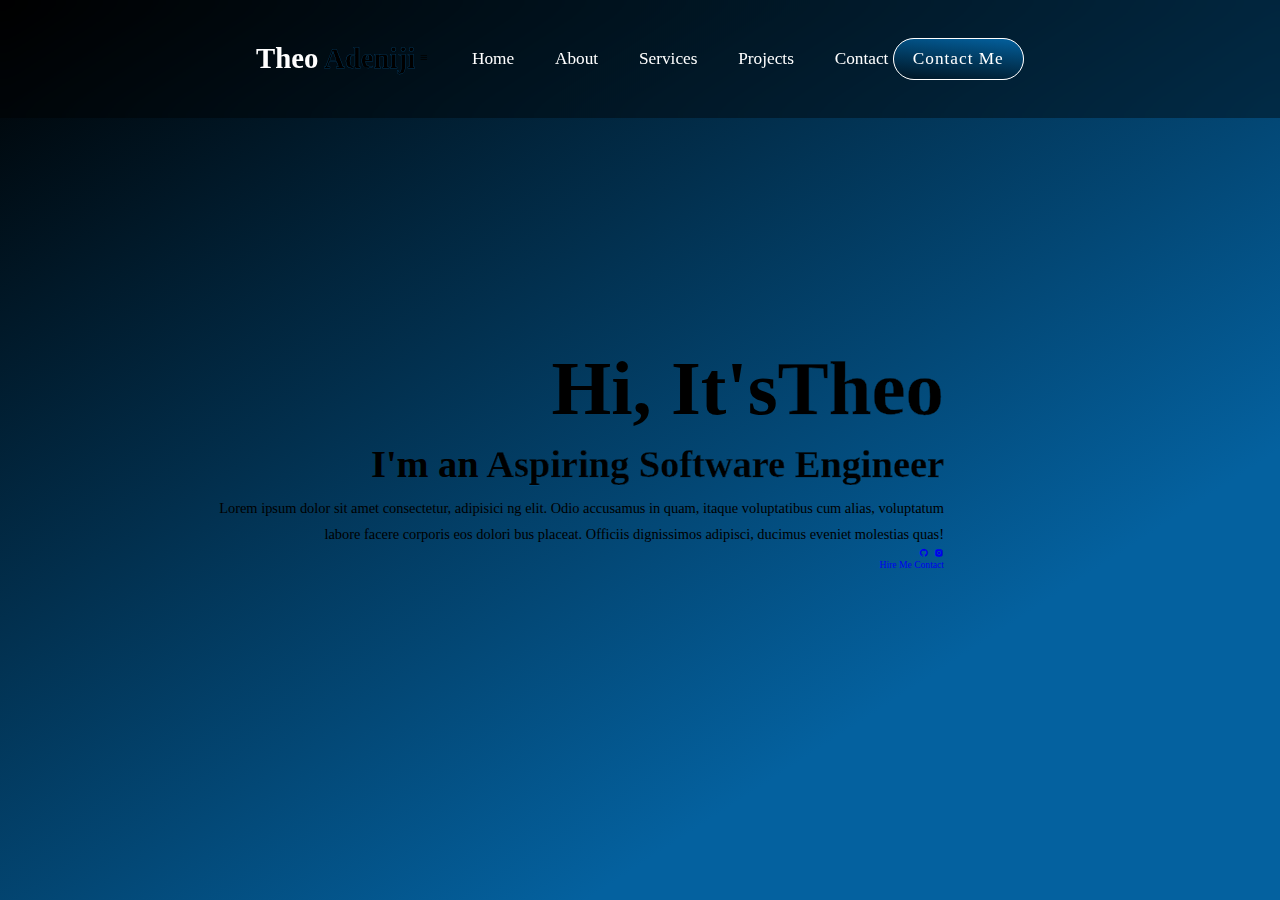
==== docs/index.html @ 6fffaf50 "text addition" ====
<!DOCTYPE html>
<html lang="en">
  <head>
    <meta charset="UTF-8" />
    <meta name="viewport" content="width=device-width, initial-scale=1.0" />
    <title> Theo's Portfolio Website</title>
    <link rel="stylesheet" href="style.css" />
    <link
      href="https://unpkg.com/boxicons@2.1.4/css/boxicons.min.css"
      rel="stylesheet"
    />
  </head>
  <body>

    <header class="header">

      <a href="Home" class="logo">
        Theo <span>Adeniji</span>
      </a>  

      <i class="bx bx-menu" id="Menu-icon"></i>

      <nav class="navbar">
        <a href="#Home">Home</a>
        <a href="#About" class="">About</a>
        <a href="#Services" class="">Services</a>
        <a href="#Projects" class="">Projects</a>
        <a href="#Conctact" class="">Contact</a>
      </nav>
      <button class="gradient-btn">Contact Me</button>
        
      </button>
    </header>
    <section class="home" id="home">
        <div class="home-content">
          <h1>Hi, It's<span>Theo</span></h1>
            <h3>
                I'm an <span>Aspiring Software Engineer</span>
            </h3>
  
            <p> Lorem ipsum dolor sit amet consectetur, adipisici
                ng elit. Odio accusamus in quam, itaque
                voluptatibus cum alias,
                 voluptatum labore facere corporis eos dolori
                 bus placeat. Officiis 
                 dignissimos adipisci, ducimus eveniet
                  molestias quas!</p>

                  

                  <div class="social-icons">
                    <a href="#">
                        <i class="bx bxl-github"></i>
                    </a>

                    <a href="#">
                        <i class="bx bxl-Linkedin-square"></i>
                    </a>

                    <a href="#">
                        <i class="bx bxl-instagram-alt"></i>
            </a>
        </div>


        <div class="btn-group">
            <a href="#" class="btn">Hire Me</a>
            <a href="#Contact" class="btn">Contact</a>
        </div>
    </div>

        <div class="home-img">
            <img src="franklin.jpg" alt="">
        </div>
    </section>


    <script src="script.js"></script>
  </body>
</html>
---- docs/style.css ----
* {
    margin: 0;
    padding: 0;
    box-sizing: border-box;
    text-decoration: none;
    scroll-behavior: smooth;
    font-family: "Futura PT";
  }
  :root {
    --second-bg-color: #101010;
    --text-color: white;
    --main-color: #04619f;
  }
  html {
    font-size: 60%;
    overflow-x: hidden;
  }
  body{
    background-color: #000000;
    background-image: linear-gradient(147deg, #000000 0%, #04619f 74%);
    height: 100vh;
    color: car(--text-color);

  }
  .header{
    position: fixed;
    width: 100%;
    top: 0;
    left: 0;
    padding: 4rem 20%;
    background: rgba(0,0,0,0.4);
    backdrop-filter: blur(12px);
    display: flex;
    justify-content: space-between;
    align-items: center;
    z-index: 1000;
}
#menu-icon{
 font-size: 3.5rem;   
 color: var(--main-color);
 display: none;

}
.logo{
    font-size: 3rem;
    color: var(--text-color);
    font-weight: 800;
    cursor: pointer;
    transition: 0.3s ease-in-out;
}
.logo:hover{
    transform: scale(1,1);
 }

 span{
    background-image: linear-gradient(5deg in oklab, #000000, #000000);
    -webkit-text-stroke: .25px #04619f;
    stroke: .25px #04619f;
    background-clip: text;
    color: transparent;
}

.navbar a{
    font-size: 1.8rem;
    color: var(--text-color);
    margin-left: 4rem;
    font-weight: 500
    transition 0.3s ease-in-out
    border-bottom 3px solid transparent
}
.navbar a:hover{
    color:var(--main-color);
    border-bottom: 5px solid var(--main-color);
}
.gradient-btn{
    font-size: 1.8rem;
    padding: 1rem 2rem;
    border-radius: 3rem;
    background-image: linear-gradient(5deg in oklab , #001625, #04619f);
    border: #fff 1.5px solid;
    letter-spacing: 1px;
    cursor: pointer;
    transition: 0.3s ease-in-out;
    color: white;
    text-wrap: nowrap;
}
.gradient-btn:hover{
    transform: scale(1.1);
    transform: translate(0, -5px);
}

.gradient-btn:active{
    transform: translate(0, 0);
    transition-duration: 100ms;
}

section{
  min-height: 100vh;
  padding: 10rem 15%;
}

.home{
  display: flex;
  align-items: center;
  justify-content: center;
  gap: 15rem;
}

.home-content{
  display: flex;
  flex-direction: column;
  align-items: flex-end;
  text-align: right;
}

.home-content h1{
  font-size: 8rem;
  font-weight: 700;
  margin-top: 1.5rem;
}
.home-content h3{
  margin: 1rem 0;
  font-size: 4rem;
}
.home-content p{
  font-size: 1.5rem;
  font-weight: 500;
  line-height: 1.8;
}

.home-img img{
  width: 32vw;
  border-radius: 50%;
  box-shadow: 0 0 25px var(--main-color);
  transition: 0.4s ease-in-out;
}
home-img img:hover{
  box-shadow: 0 0 25px var(--main-color),
              0 0 50px var(--main-color),
              0 0 100px var(--main-color);
}
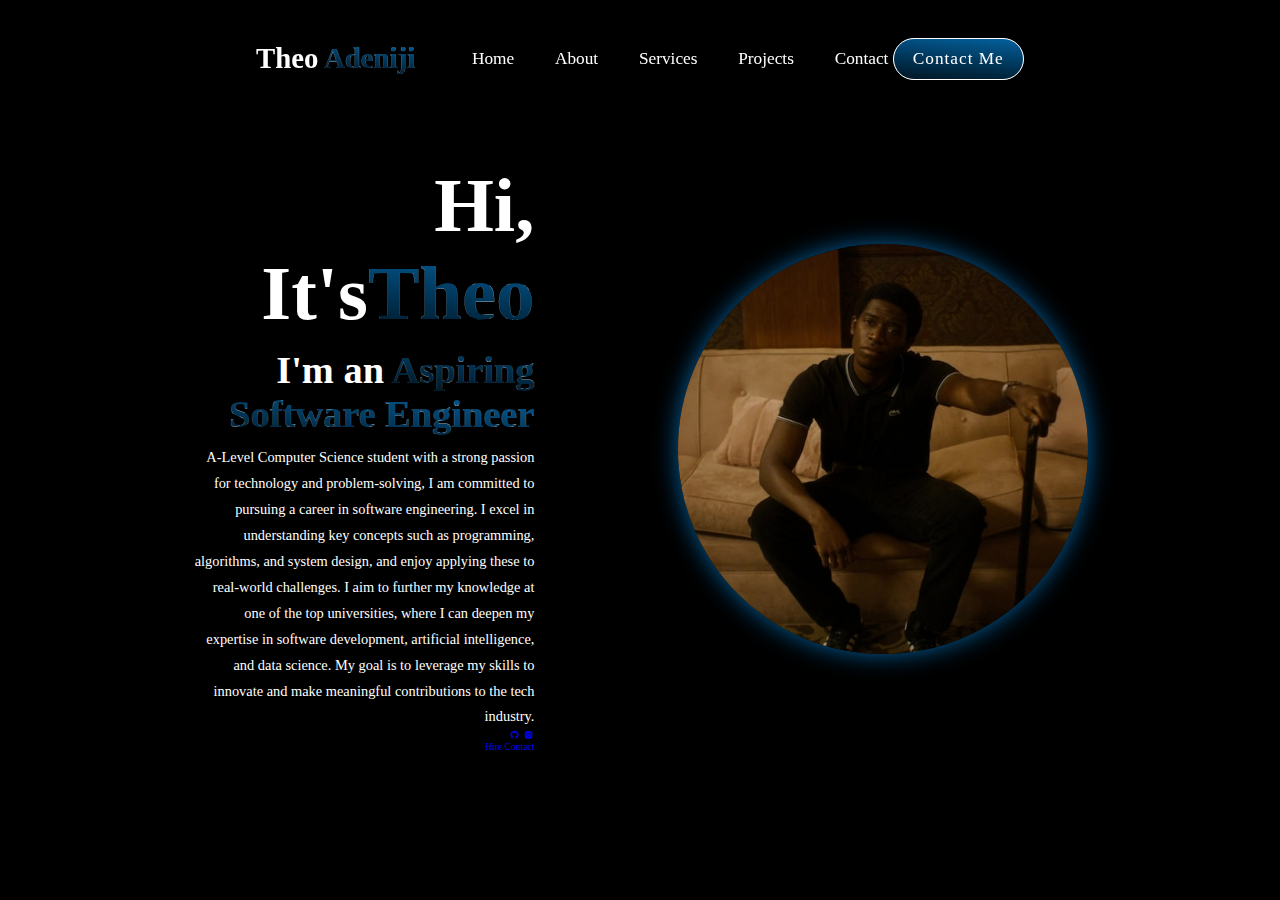
==== commit d3e5205c: "update to font-type and jpg add" ====
--- a/docs/index.html
+++ b/docs/index.html
@@ -38,13 +38,10 @@
                 I'm an <span>Aspiring Software Engineer</span>
             </h3>
   
-            <p> Lorem ipsum dolor sit amet consectetur, adipisici
-                ng elit. Odio accusamus in quam, itaque
-                voluptatibus cum alias,
-                 voluptatum labore facere corporis eos dolori
-                 bus placeat. Officiis 
-                 dignissimos adipisci, ducimus eveniet
-                  molestias quas!</p>
+            <p>  A-Level Computer Science student with a strong passion for technology and problem-solving,
+               I am committed to pursuing a career in software engineering. I excel in understanding key concepts such as programming, algorithms, and system design, and enjoy applying these to real-world challenges.
+              I aim to further my knowledge at one of the top universities, where I can deepen my expertise in software development, artificial intelligence, and data science. 
+              My goal is to leverage my skills to innovate and make meaningful contributions to the tech industry.</p>
 
                   
 
@@ -64,14 +61,17 @@
 
 
         <div class="btn-group">
-            <a href="#" class="btn">Hire Me</a>
-            <a href="#Contact" class="btn">Contact</a>
+            <a href="#" class="btn">Hire</a>
+            <a href="#Contact" 
+            class="btn">Contact</a>
+           
         </div>
     </div>
 
-        <div class="home-img">
-            <img src="franklin.jpg" alt="">
+    <div class="home-img">
+            <img src="/docs/franklin.jpg" alt="">
         </div>
+
     </section>
 
 
--- a/docs/style.css
+++ b/docs/style.css
@@ -4,7 +4,7 @@
     box-sizing: border-box;
     text-decoration: none;
     scroll-behavior: smooth;
-    font-family: "Futura PT";
+    font-family: "Franklin Gothic";
   }
   :root {
     --second-bg-color: #101010;
@@ -17,7 +17,7 @@
   }
   body{
     background-color: #000000;
-    background-image: linear-gradient(147deg, #000000 0%, #04619f 74%);
+    background-image: linear-gradient(deg, #000000 0%, #000000 74%);;
     height: 100vh;
     color: car(--text-color);
 
@@ -53,9 +53,9 @@
  }
 
  span{
-    background-image: linear-gradient(5deg in oklab, #000000, #000000);
-    -webkit-text-stroke: .25px #04619f;
-    stroke: .25px #04619f;
+    background-image:linear-gradient(5deg in oklab , #001625, #04619f);
+    -webkit-text-stroke: .100000px #ffffff;
+    stroke: .25px #ffffff;
     background-clip: text;
     color: transparent;
 }
@@ -114,11 +114,13 @@
 }
 
 .home-content h1{
+  color: #ffffff;
   font-size: 8rem;
   font-weight: 700;
   margin-top: 1.5rem;
 }
 .home-content h3{
+  color: #ffffff;
   margin: 1rem 0;
   font-size: 4rem;
 }
@@ -126,6 +128,7 @@
   font-size: 1.5rem;
   font-weight: 500;
   line-height: 1.8;
+  color: #ffffff;
 }
 
 .home-img img{
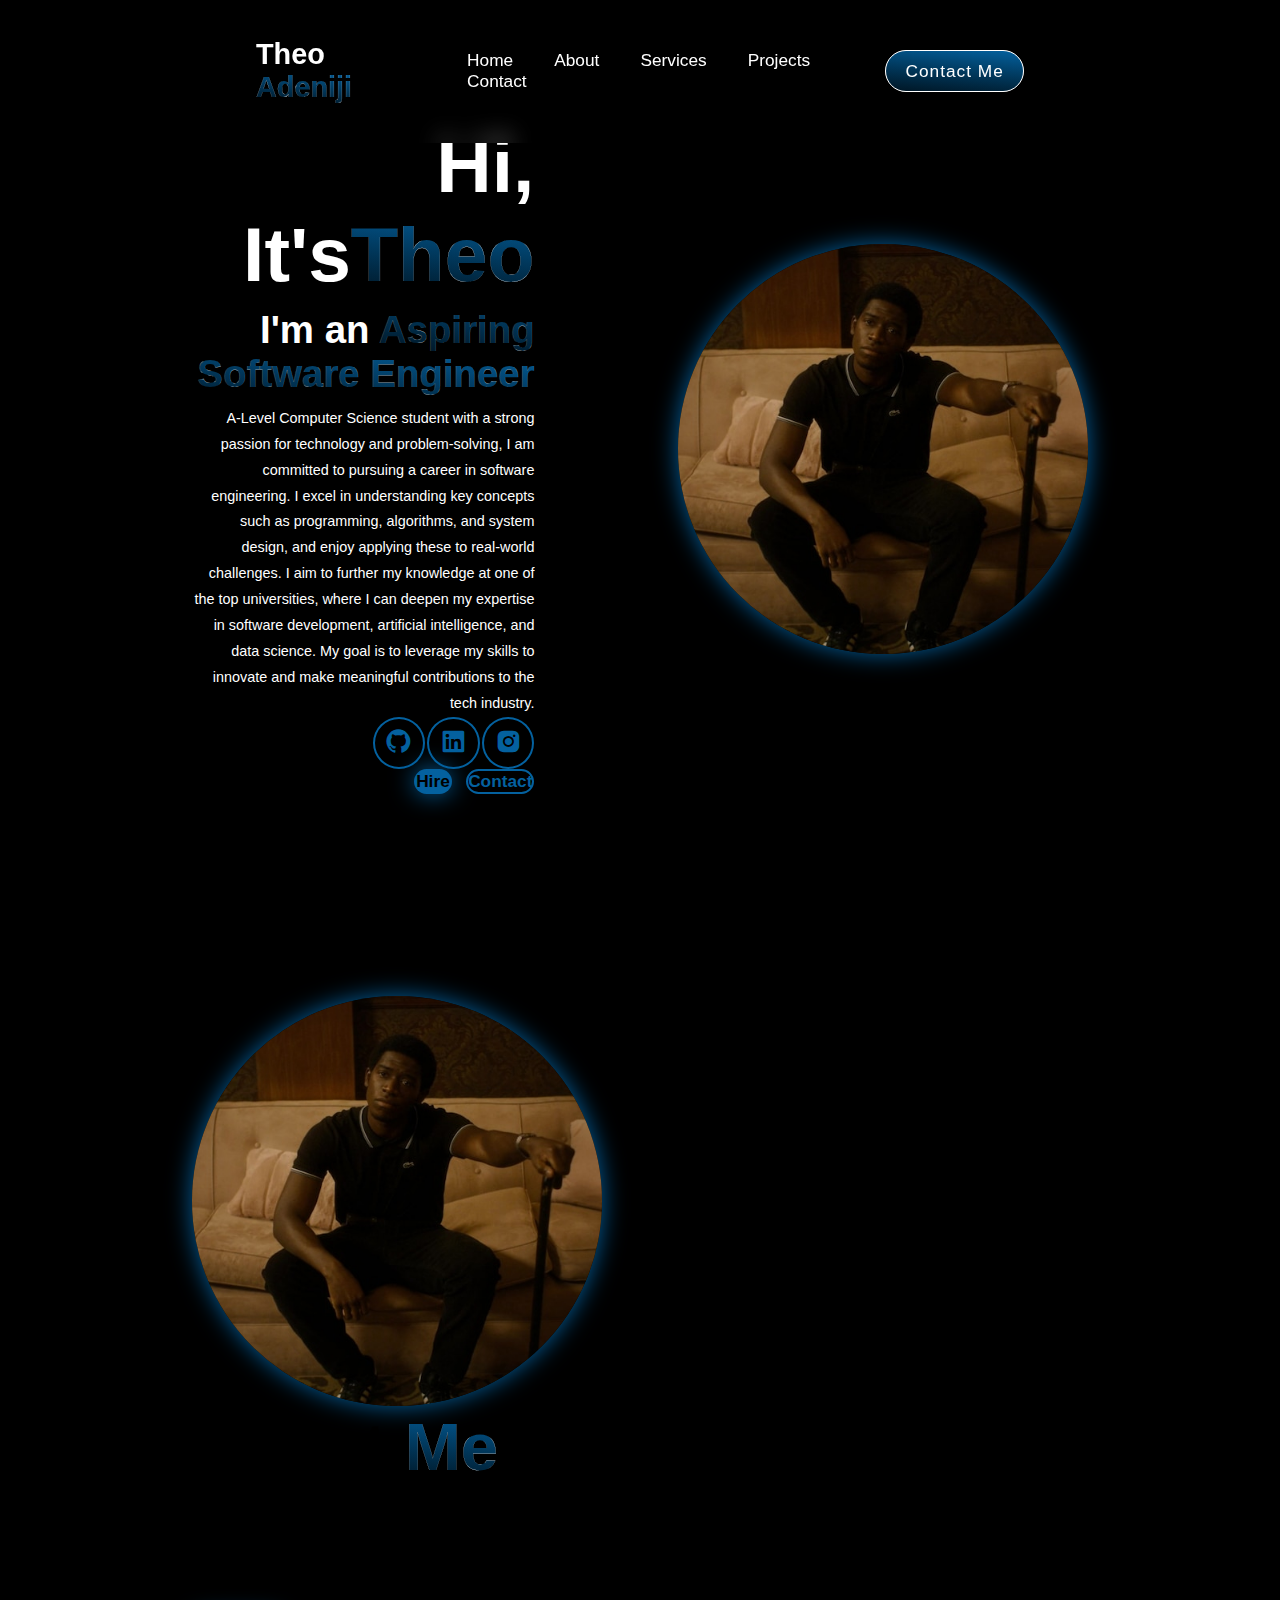
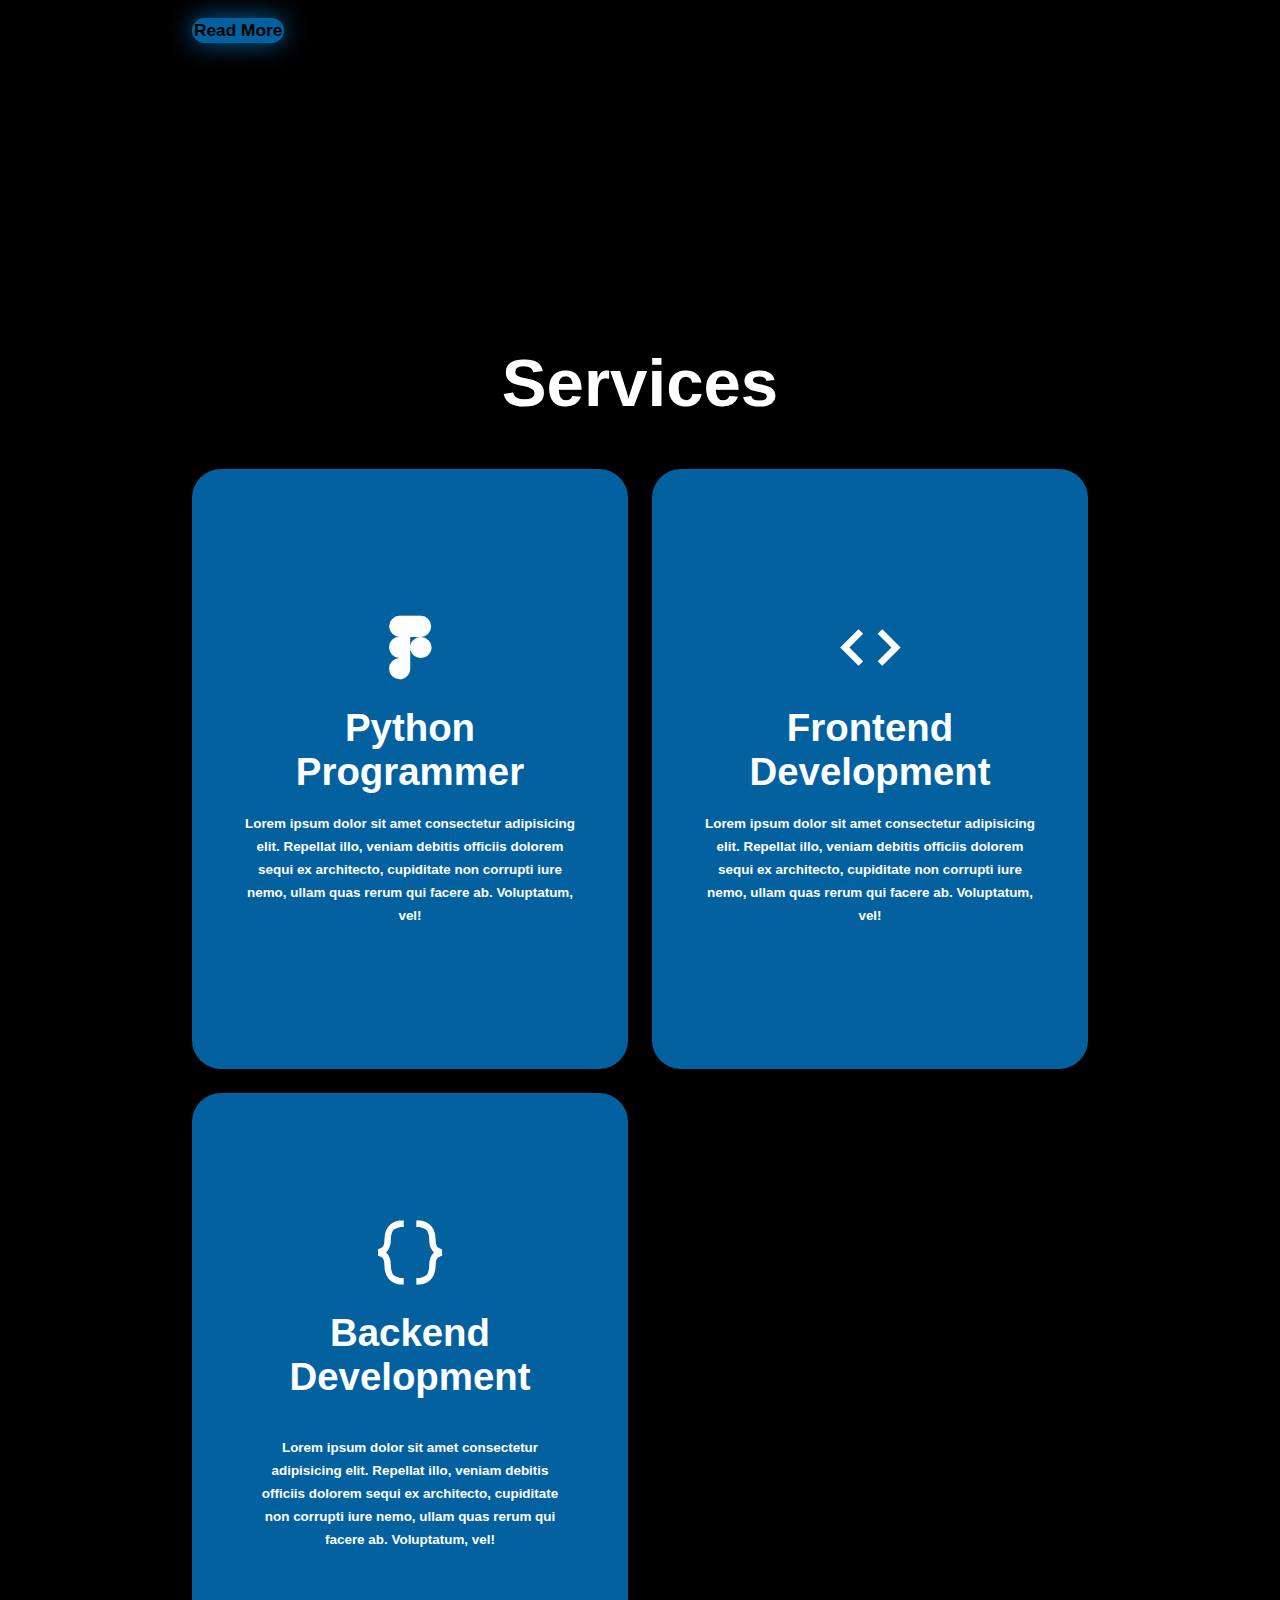
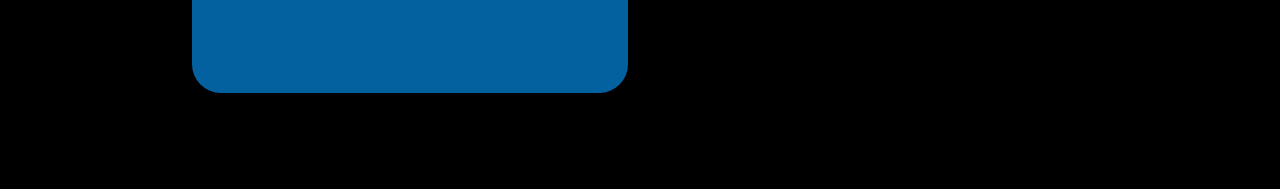
==== commit 23921488: "update to about section,services" ====
--- a/docs/index.html
+++ b/docs/index.html
@@ -51,7 +51,7 @@
                     </a>
 
                     <a href="#">
-                        <i class="bx bxl-Linkedin-square"></i>
+                        <i class="bx bxl-linkedin-square"></i>
                     </a>
 
                     <a href="#">
@@ -74,6 +74,72 @@
 
     </section>
 
+    <section class="About" id="About">
+
+      <div class="about-img">
+        <img src="franklin.jpg" alt="">
+      </div>
+
+      <div class="about-content">
+        <h2>About <span>Me</span></h2>
+        <p> My name is Theo and I'm an A-Level student and SLBS. My options are CS,Maths,Physics.
+          ever since i was young i had a great fascination for technology, ranging from fixing broken 
+          remotes to getting involved in building mobile friendly apps on scratch, whatever it was, as
+          long as it was computer related i was intrested. Throughout my academic journey i have endeavoured 
+          in learning more about the subject causing me to study it at GCSE (Achieving a 7) and studying it for 
+          A levels..........</p>
+          <a href="#" class="btn">Read More</a>
+          </div>
+
+        </section>
+
+            <section class="services" id="services">
+
+              <h2 class="heading">Services</h2>
+
+              <div class="services-container">
+                <div class="service-box">
+              <div class="service-info">
+                <i class="bx bxl-figma"></i>
+                <h4>Python Programmer</h4>
+                <p>Lorem ipsum dolor sit amet consectetur adipisicing elit.
+                   Repellat illo, veniam debitis officiis dolorem sequi
+                    ex architecto, 
+                   cupiditate non corrupti iure nemo, ullam 
+                   quas rerum qui facere ab. 
+                   Voluptatum, vel!</p>
+                </div>
+              </div>
+              <div class="service-box">
+                <div class="service-info">
+                  <i class="bx bx-code"></i>
+                  <h4>Frontend Development</h4>
+                  <p>Lorem ipsum dolor sit amet consectetur adipisicing elit.
+                     Repellat illo, veniam debitis officiis dolorem sequi
+                      ex architecto, 
+                     cupiditate non corrupti iure nemo, ullam 
+                     quas rerum qui facere ab. 
+                     Voluptatum, vel!</p>
+                  </div>
+                </div>
+
+                <div class="service-box">
+                  <div class="service-info">
+                    <i class="bx bx-code-curly"></i>
+                    <h4>Backend Development <h4>
+                    <p>Lorem ipsum dolor sit amet consectetur adipisicing elit.
+                       Repellat illo, veniam debitis officiis dolorem sequi
+                        ex architecto, 
+                       cupiditate non corrupti iure nemo, ullam 
+                       quas rerum qui facere ab. 
+                       Voluptatum, vel!</p>
+                    </div>
+                  </div>
+    
+    
+    
+    </section>
+
 
     <script src="script.js"></script>
   </body>
--- a/docs/style.css
+++ b/docs/style.css
@@ -4,7 +4,7 @@
     box-sizing: border-box;
     text-decoration: none;
     scroll-behavior: smooth;
-    font-family: "Franklin Gothic";
+    font-family: "Futura-pt", sans-serif;
   }
   :root {
     --second-bg-color: #101010;
@@ -142,3 +142,157 @@
               0 0 50px var(--main-color),
               0 0 100px var(--main-color);
 }
+
+.social-icons a{
+  display: inline-flex;
+  justify-content: center;
+  align-items: center;
+  font-size: 3rem;
+  padding: 1rem;
+  background: transparent;
+  border: 2px solid var(--main-color);
+  border-radius: 50%;
+  color: var(--main-color);
+  margin: 3rem, 0.5rem;
+  transition: ease-in-out;
+}
+.social-icons a:hover{
+  color: var(--text-color);
+  background-color: var(--main-color);
+  transform: scale(1.2)translateY(-5px);
+  box-shadow: 0 0 25px var(--main-color);
+}
+.btn-group{
+  display: flex;
+  gap: 1.5rem;
+}
+
+.btn{
+  display: inline-block;
+  padding: 1rem,3rem;
+  background-color: var(--main-color);
+  box-shadow: 0 0 25px var(--main-color);
+  border-radius: 3rem;
+  font-size: 1.8rem;
+  color: black;
+  border: 2px solid transparent;
+  font-weight: 600;
+  transition: ease-in-out;
+}
+.btn:hover{
+  transform: scale(1.05);
+  box-shadow: 0 0 25px var(--main-color),
+              0 0 50PX var(--main-color);
+}
+.btn-group a:nth-of-type(2){
+  background-color: black;
+  color: var(--main-color);
+  border: 2px solid var(--main-color);
+  box-shadow: 0 0 25px transparent;
+}
+.btn-group a:nth-of-type(2):hover{
+  box-shadow: 0 0 25px var(--main-color);
+  background-color: var(--main-color);
+  color: black;
+}
+
+.about{
+  display: flex;
+  justify-content: center;
+  align-items: center;
+  gap: 10rem;
+  background-color: var(--second-bg-color);
+}
+.about-img img{
+  width: 32vw;
+  border: 50%;
+  border-radius: 50%;
+  box-shadow: 0 0 25px var(--main-color);
+  transition: 0.4s ease-in-out;
+}
+.about-img img:hover{
+  box-shadow: 0 0 25px var(--main-color),
+              0 0 50px var(--main-color),
+              0 0 100px var(--main-color);
+}
+.about-content h2{
+  font-size: 7rem;
+  text-align: left;
+}
+.about-content p{
+  font-size: 1.8rem;
+  
+}
+.about-content .btn{
+  margin: 3rem 0;
+}
+
+::-webkit-scrollbar{
+  width: 20px;
+}
+::-webkit-scrollbar-thumb{
+  background-color: var(--main-color);
+}
+::-webkit-scrollbar-track{
+  background-color: var(--bg-color);
+}
+
+.heading{
+  text-align: center;
+  font-size: 7rem;
+  margin: 5rem 0;
+
+}
+.services{
+  background-color: var(--bg-color);
+  color: white;
+
+}
+.services h2{
+  color: var(--text-color)
+}
+.services-container{
+  display: grid;
+  grid-template-columns: repeat(auto-fit,minmax(300px,1fr));
+  align-items: center;
+  gap: 2.5rem;
+}
+.service-box{
+  display: flex;
+  justify-content: center;
+  align-items: center;
+  background-color: var(--main-color);
+  height: 600px;
+  border-radius: 3rem;
+  cursor: pointer;
+  border: 5px solid transparent
+  transition: 0.4s ease-in-out;
+}
+.service-box:hover{
+  background: var(--second-bg-color);
+  color: var(--main-color);
+  border: 5px solid var(--main-color);
+  transform: scale(1.03);
+}
+.service-info{
+  display: flex;
+  flex-direction: column;
+  text-align: center;
+  justify-content: center;
+  align-items: center;
+  padding: 5rem;
+}
+.service-info h4{
+  font-size: 4rem;
+  margin: 2rem;
+  font-weight: 800;
+}
+.service-info p{
+  font-size: 1.4rem;
+  font-weight: 600;
+  line-height: 1.7;
+}
+.service-info i{
+  font-size: 8rem;
+  
+}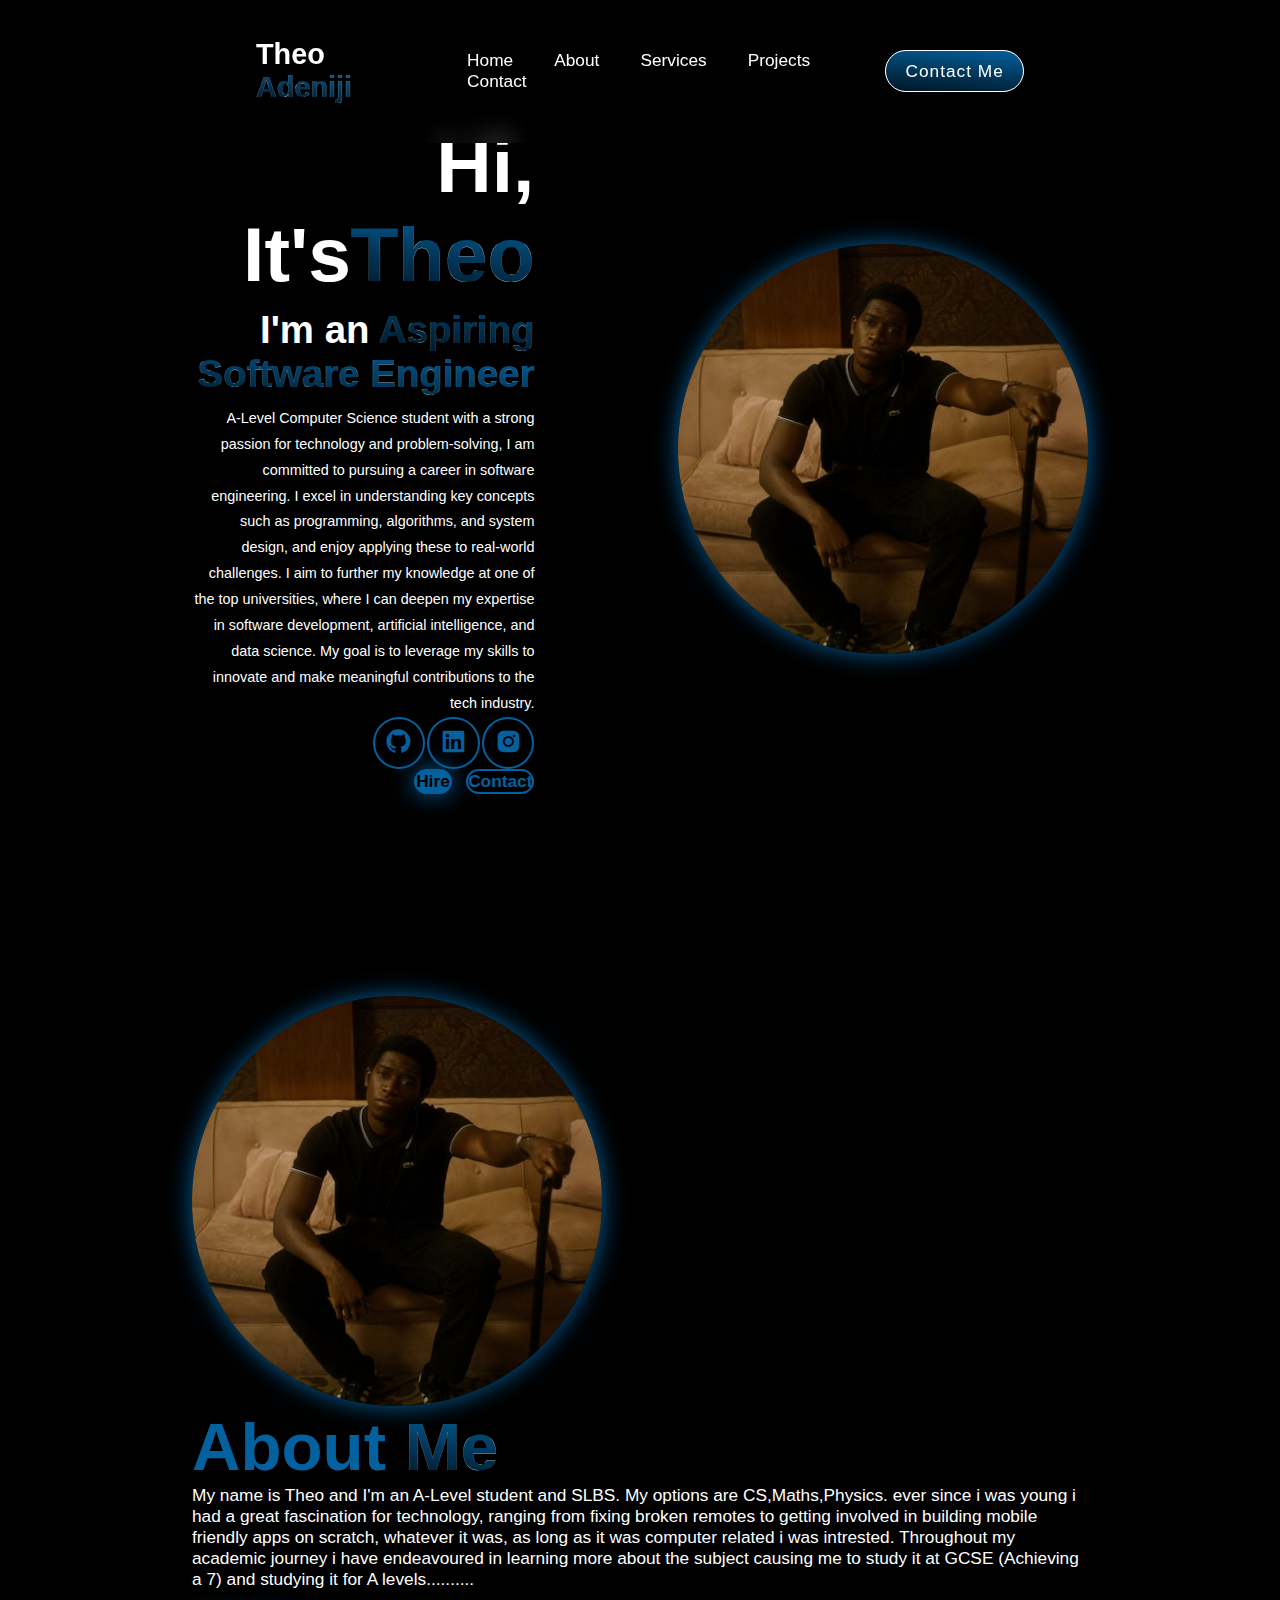
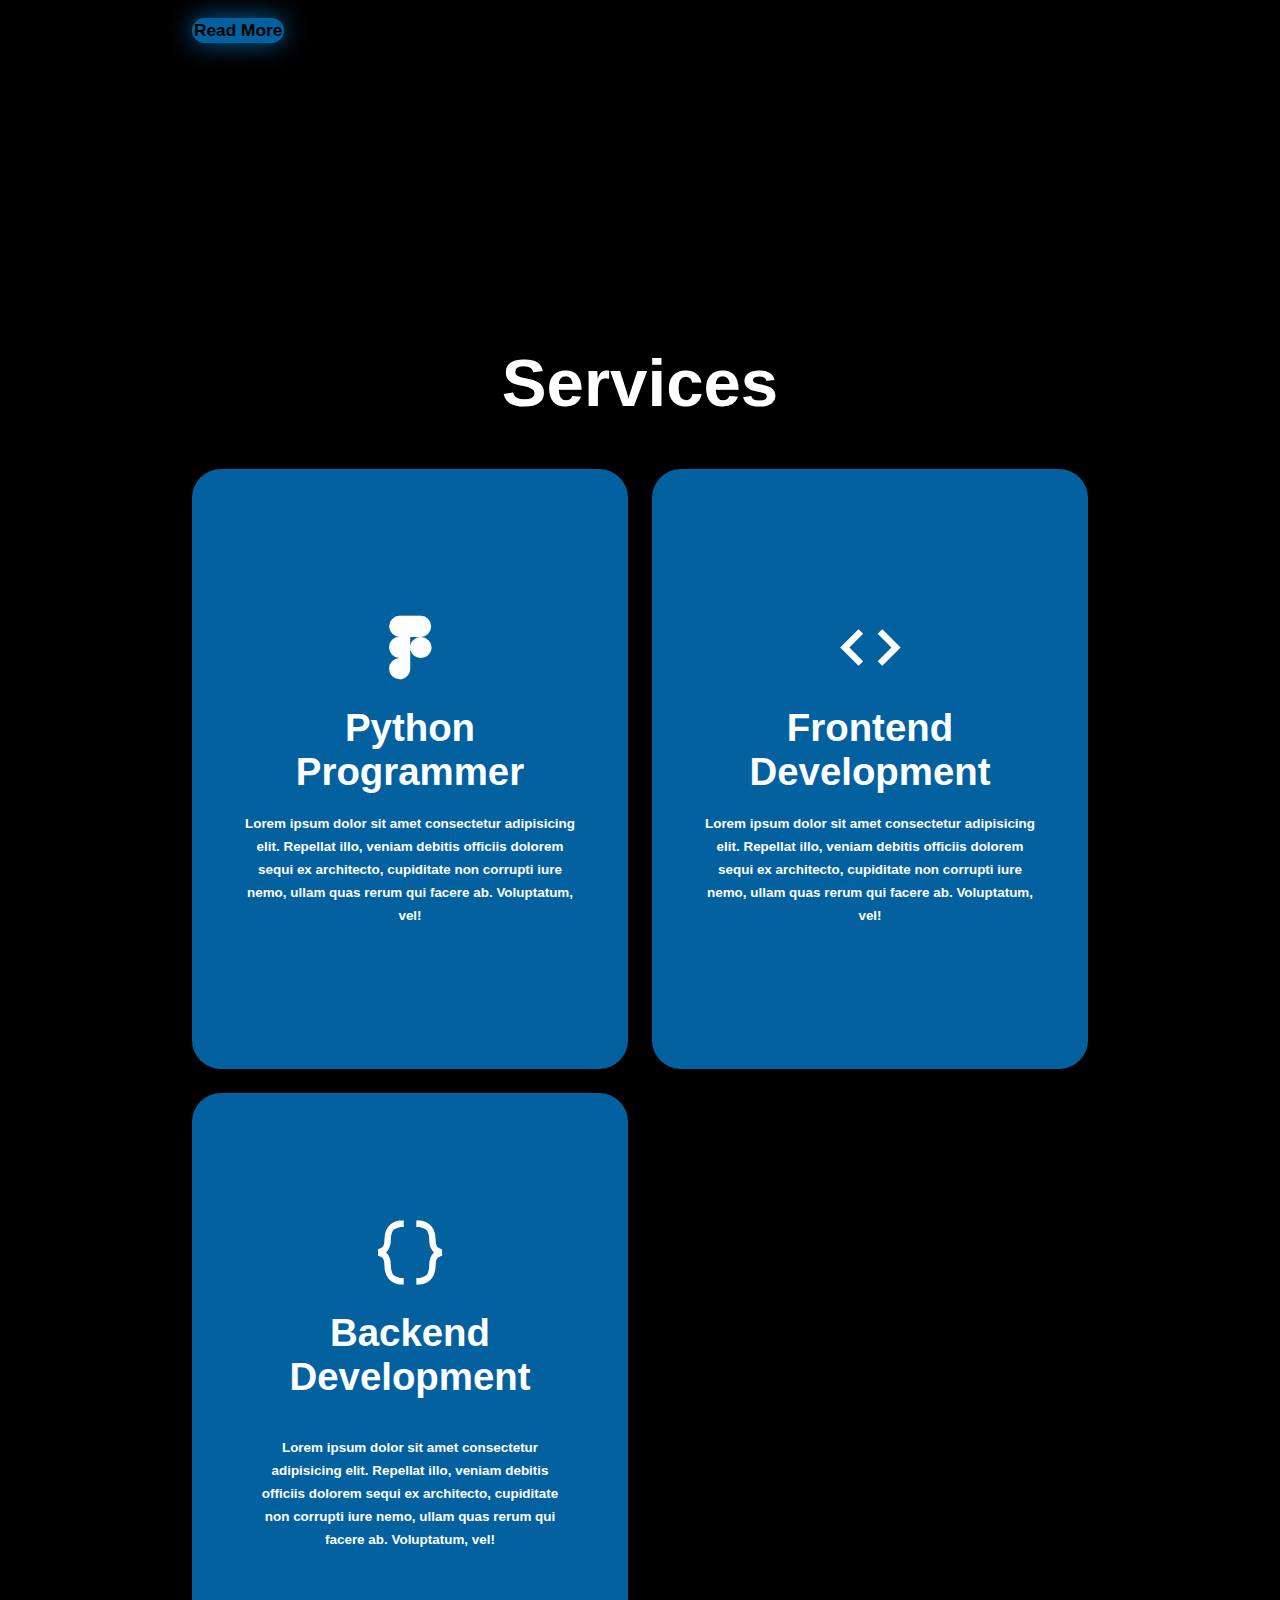
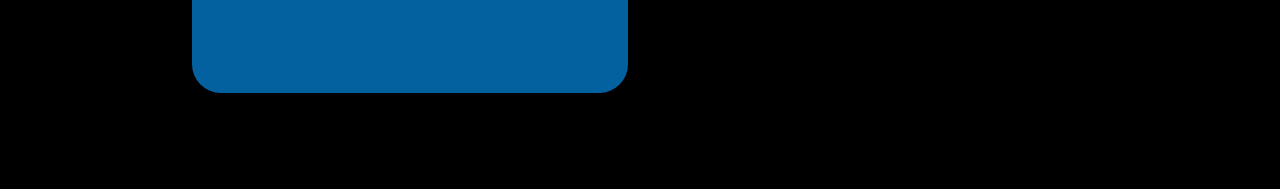
==== commit b68327a9: "update to about me section colour" ====
--- a/docs/index.html
+++ b/docs/index.html
@@ -81,7 +81,7 @@
       </div>
 
       <div class="about-content">
-        <h2>About <span>Me</span></h2>
+       <h2>About <span>Me</span></h2>
         <p> My name is Theo and I'm an A-Level student and SLBS. My options are CS,Maths,Physics.
           ever since i was young i had a great fascination for technology, ranging from fixing broken 
           remotes to getting involved in building mobile friendly apps on scratch, whatever it was, as
--- a/docs/style.css
+++ b/docs/style.css
@@ -218,9 +218,11 @@
 .about-content h2{
   font-size: 7rem;
   text-align: left;
+  color: var(--main-color);
 }
 .about-content p{
   font-size: 1.8rem;
+  color: #ffffff;
   
 }
 .about-content .btn{
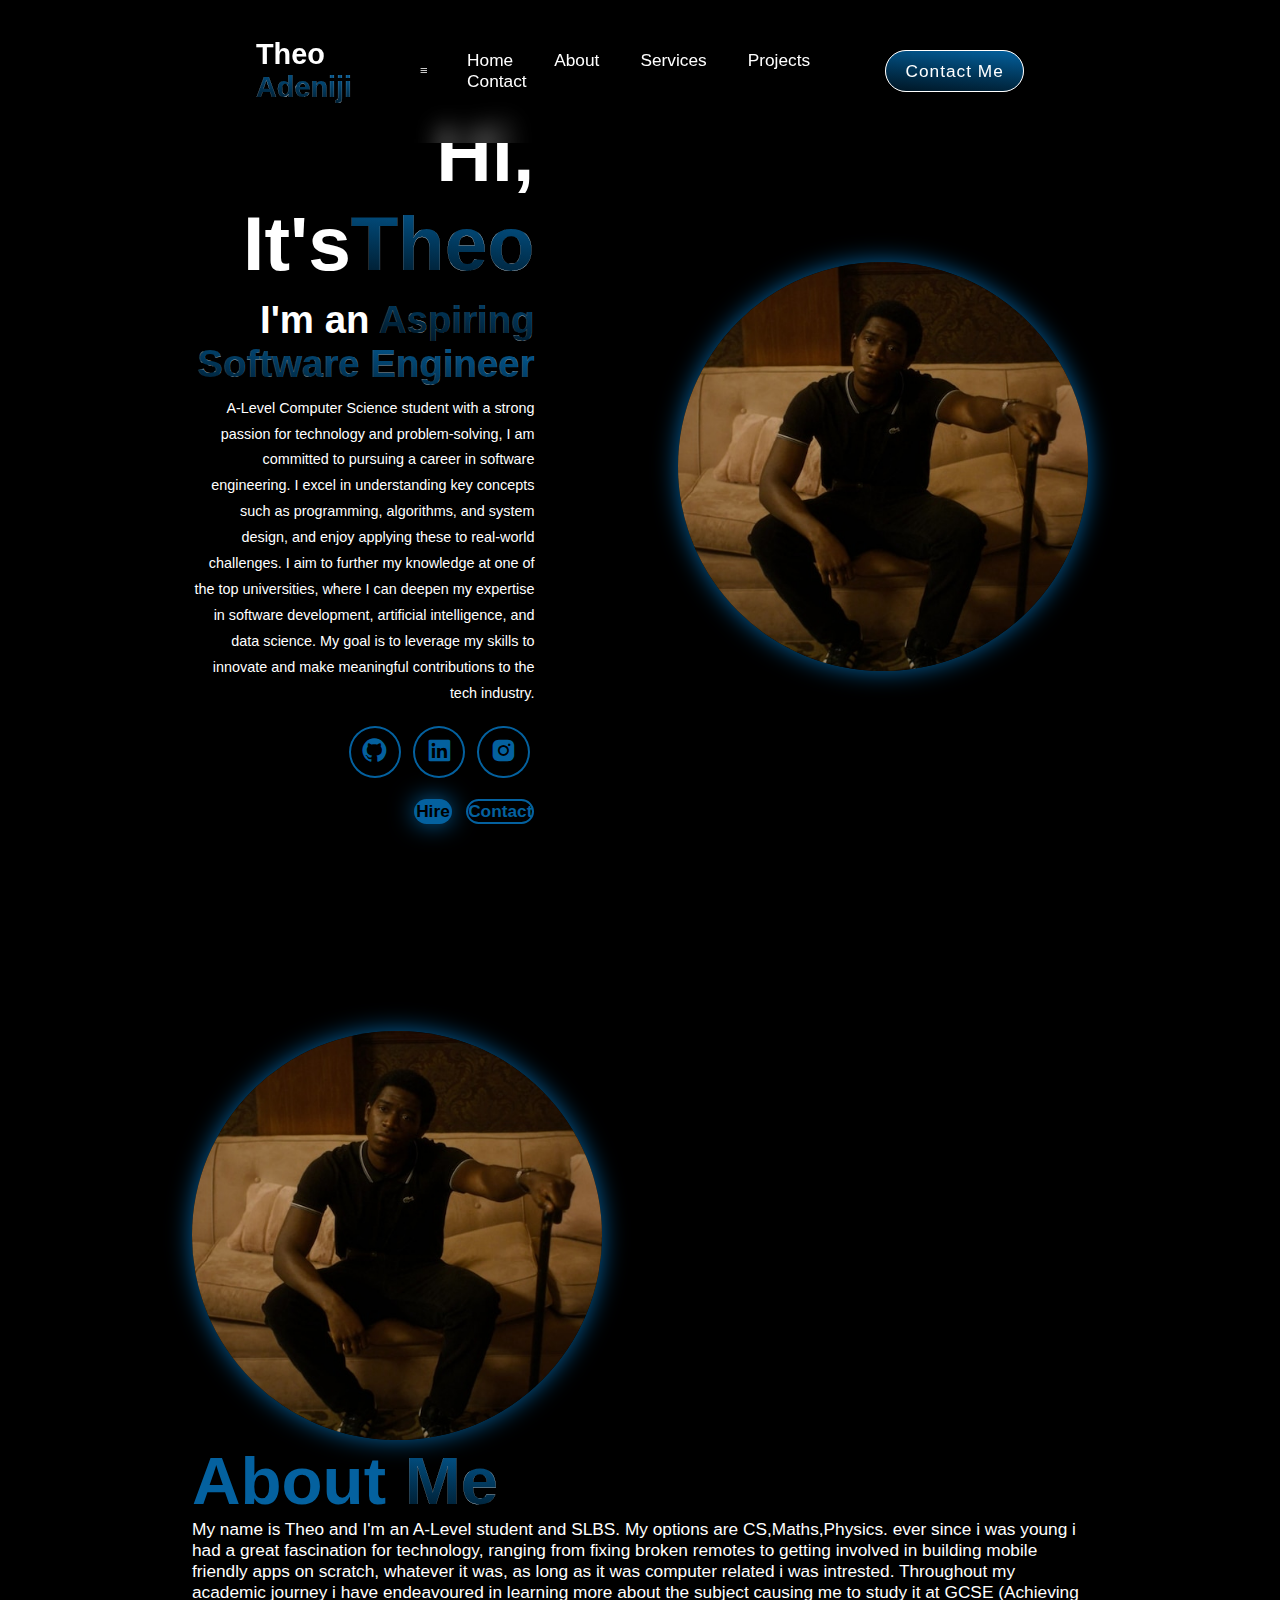
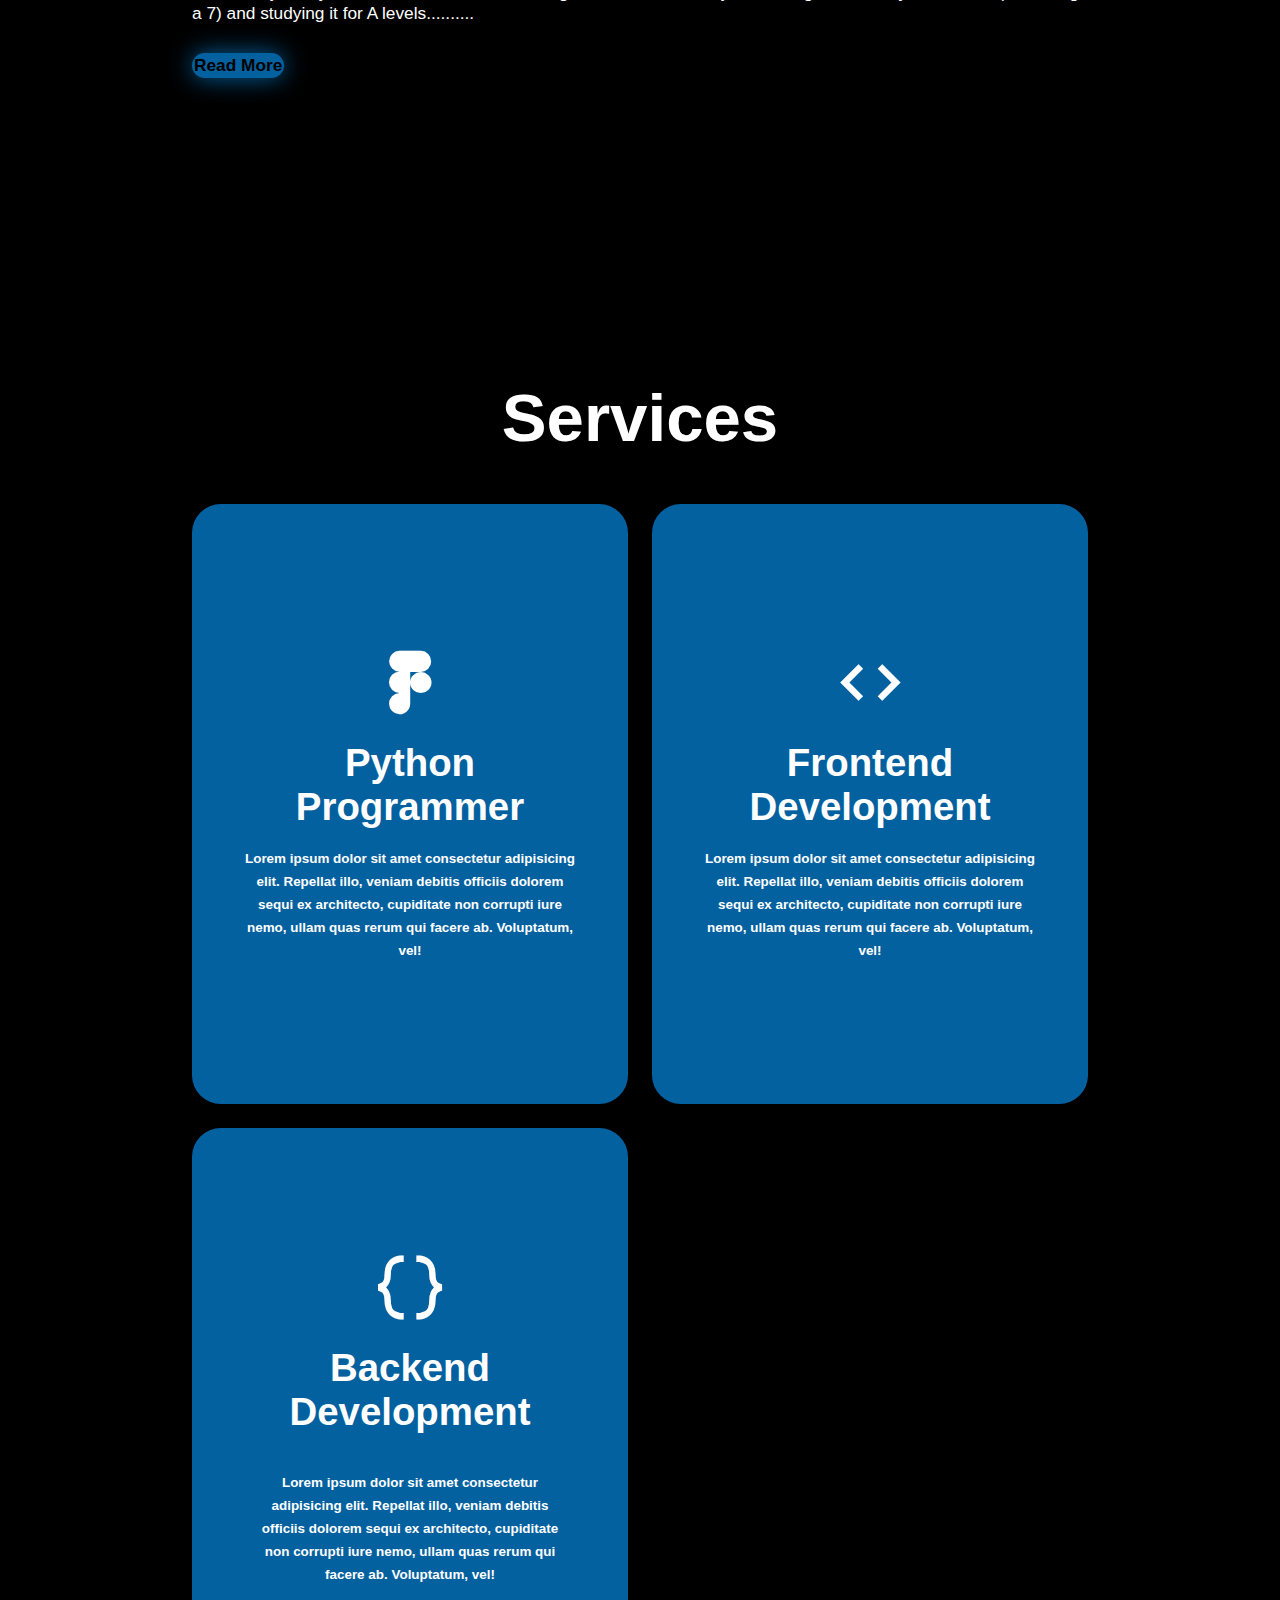
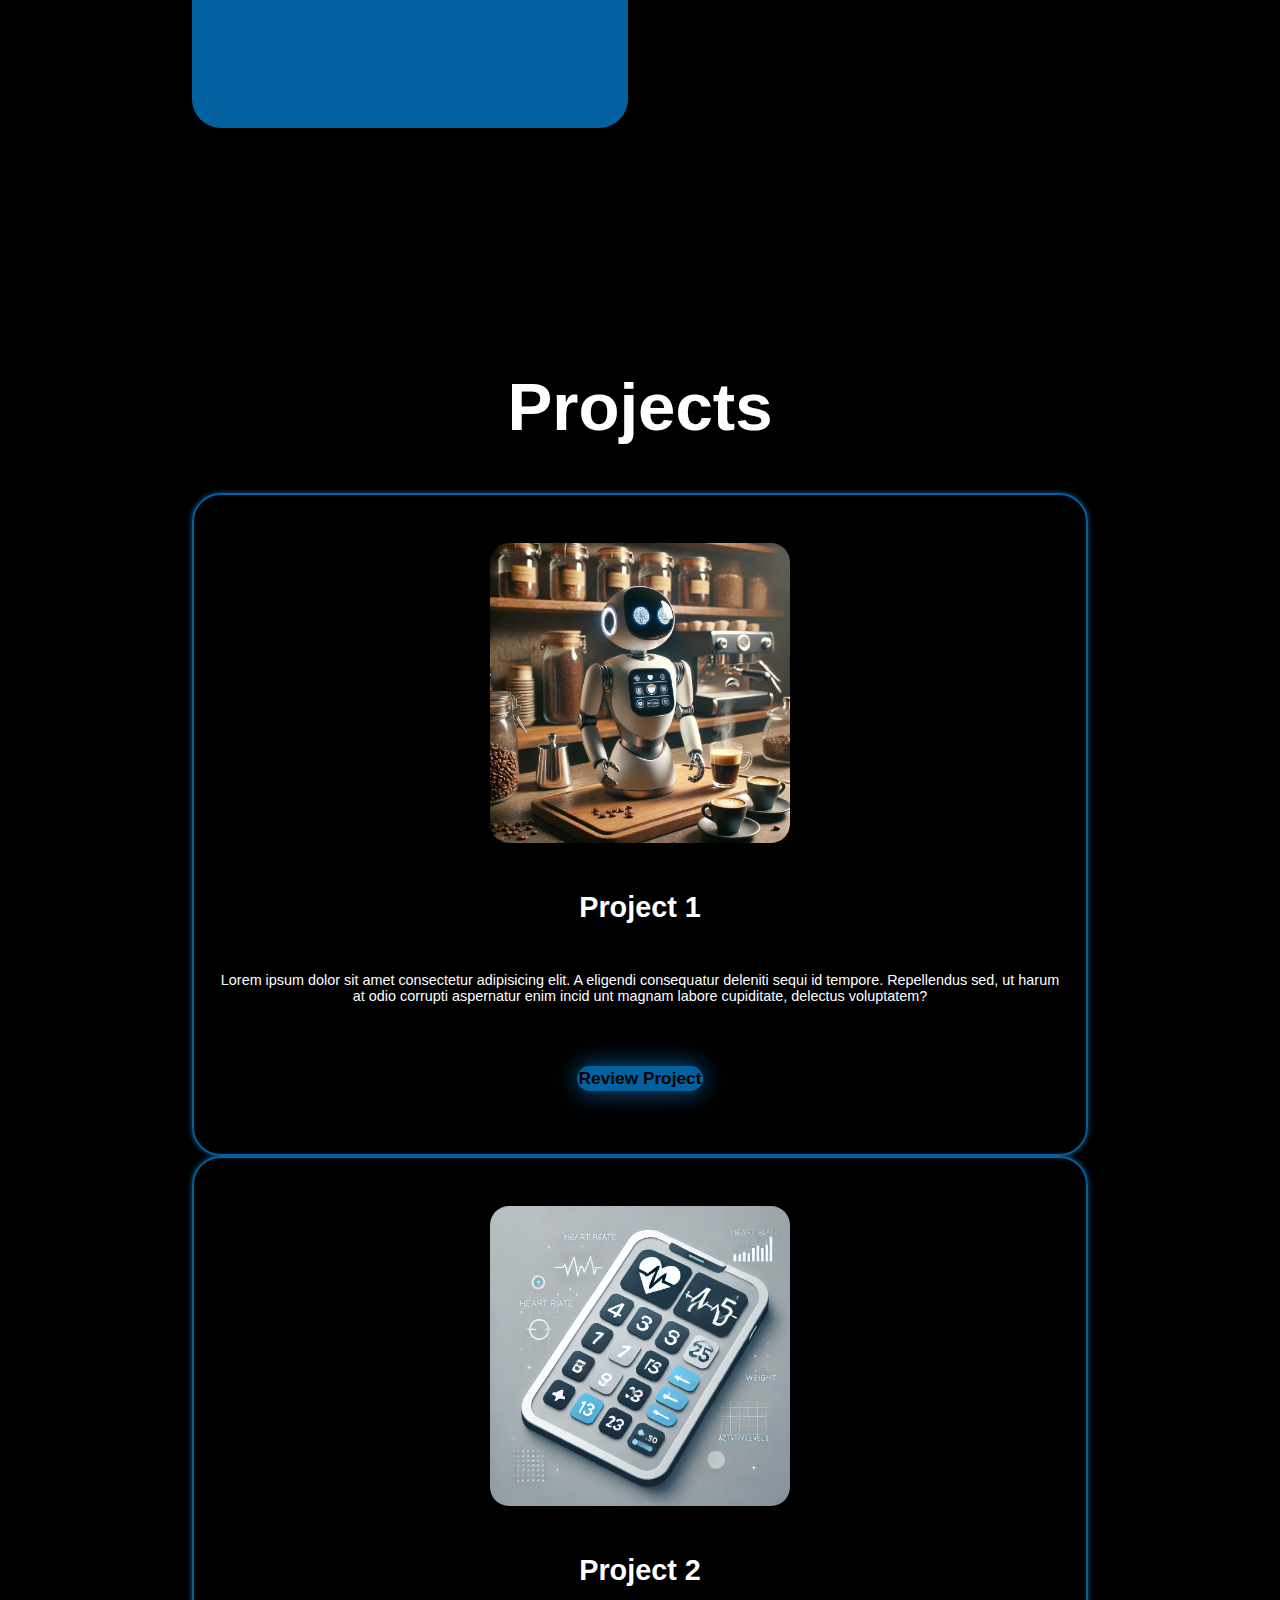
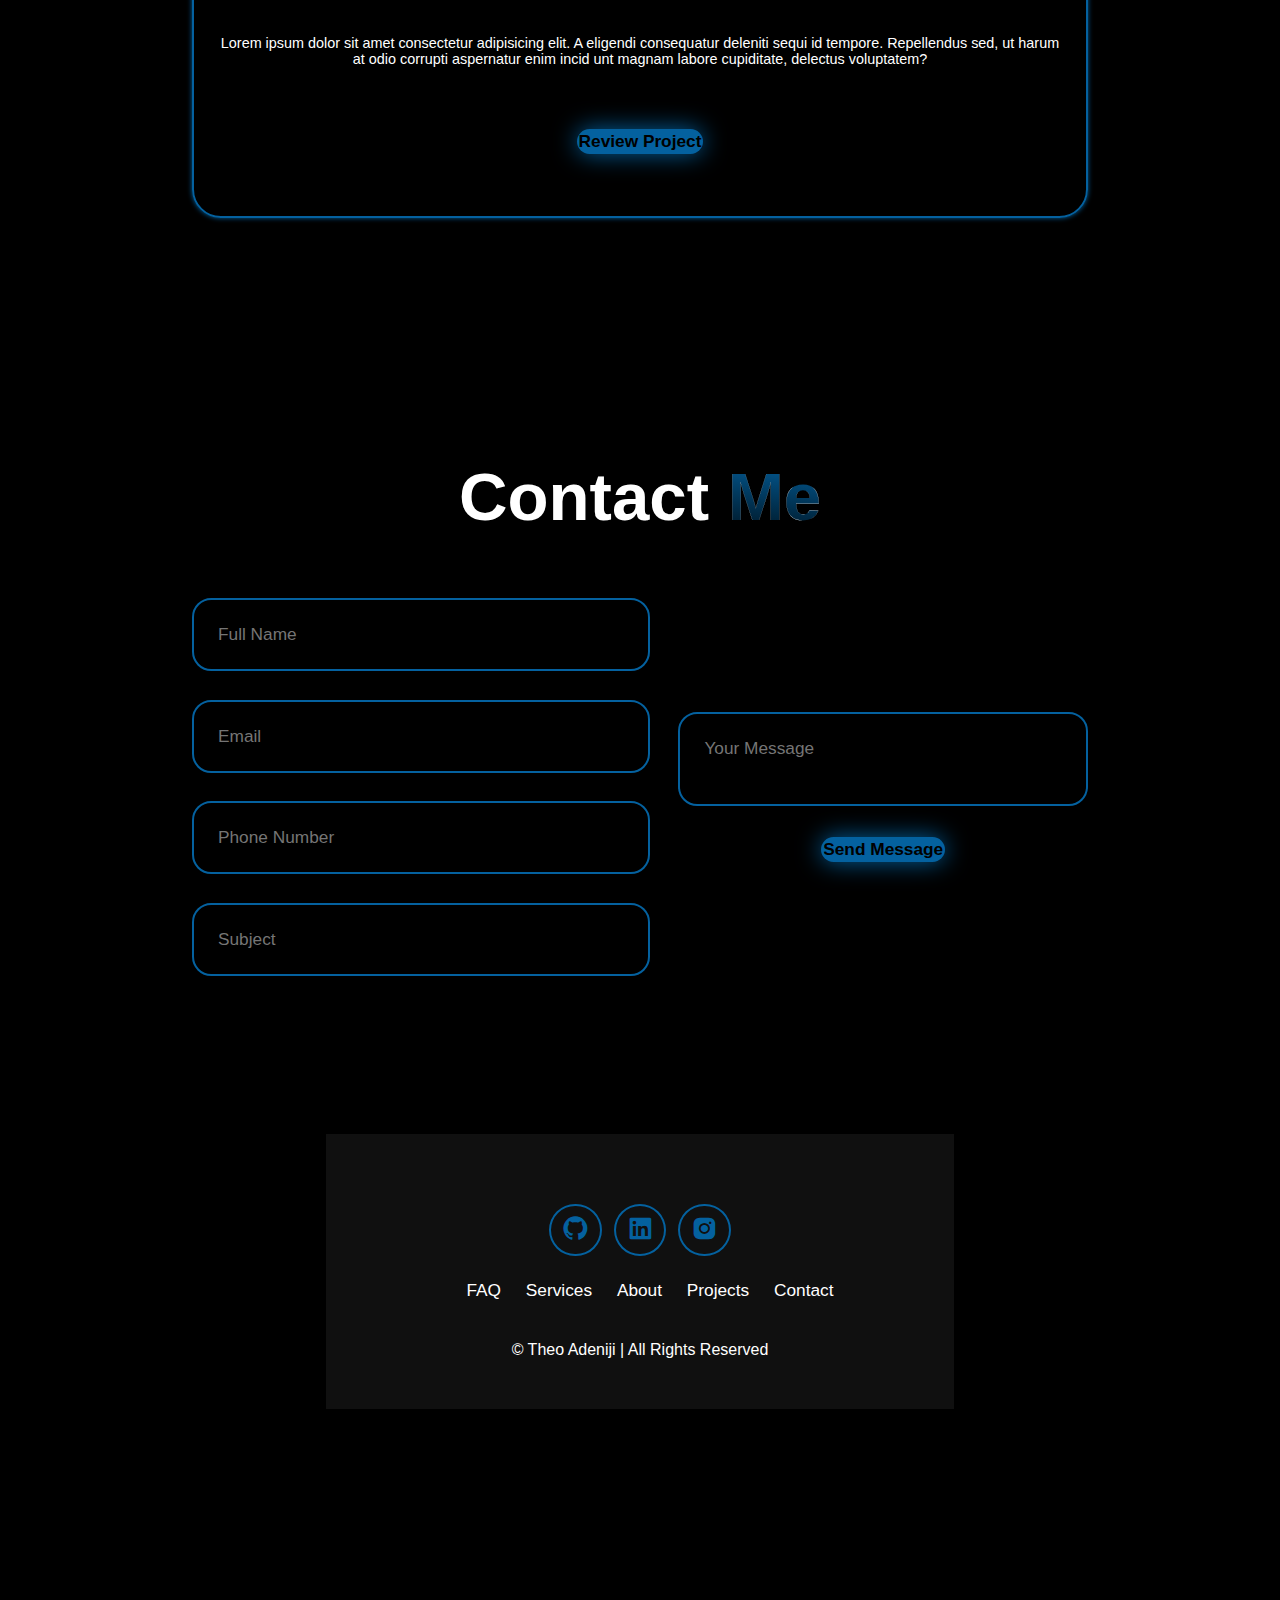
==== commit 7f2a8e5b: "nearly there boys. added a projects contact and footer section" ====
--- a/docs/index.html
+++ b/docs/index.html
@@ -135,12 +135,105 @@
                        Voluptatum, vel!</p>
                     </div>
                   </div>
-    
-    
-    
-    </section>
-
-
-    <script src="script.js"></script>
+                </section>
+
+                <section clas="project" id="project">
+
+                <h2 class="heading">Projects</h2>
+
+                <div class="project-box">
+
+                  <div class="project-card">
+                    <img src="coffee.png" alt="">
+
+                  <h3>Project 1</h3>
+                  <p>Lorem ipsum dolor sit amet consectetur adipisicing elit. A eligendi consequatur deleniti
+                     sequi id tempore. Repellendus sed, ut harum at odio corrupti aspernatur enim incid
+                     unt magnam labore cupiditate, delectus voluptatem?</p>
+                     <div class="btn">Review Project</div>
+                  
+              </div>
+              <div class="project-card">
+                <img src="bmi.png" alt="">
+
+              <h3>Project 2</h3>
+              <p>Lorem ipsum dolor sit amet consectetur adipisicing elit. A eligendi consequatur deleniti
+                 sequi id tempore. Repellendus sed, ut harum at odio corrupti aspernatur enim incid
+                 unt magnam labore cupiditate, delectus voluptatem?</p>
+                 <div class="btn">Review Project</div>
+              
+            </div>
+          </div>
+     </section>
+
+     <section class="contact" id="contact">
+      <h2 class="heading">Contact <span>Me</span></h2>
+
+      <form action="#">
+        <div class="input-group">
+        <div class="input-box">
+          <input type="text" placeholder="Full Name">
+          <input type="email" placeholder="Email">
+        </div>
+
+        <div class="input-box">
+          <input type="number" placeholder="Phone Number">
+          <input type="text" placeholder="Subject">
+      </div>
+    </div>
+
+      <div class="input-group-2">
+        <textarea name="" id=""
+        placeholder="Your Message" cols="30" 
+        row="10"></textarea>
+        <input type="submit" value="Send Message" class="btn">
+        </div>
+ </form>
+ <section>
+
+<footer class="footer">
+
+  <div class="social-icons">
+    <a href="#">
+        <i class="bx bxl-github"></i>
+    </a>
+
+    <a href="#">
+        <i class="bx bxl-linkedin-square"></i>
+    </a>
+
+    <a href="#">
+        <i class="bx bxl-instagram-alt"></i>
+</a>
+</div>
+
+<ul class="list">
+  <li>
+      <a href="#">FAQ</a>
+  </li>
+  <li>
+    <a href="#services">Services</a>
+</li>
+<li>
+  <a href="#about">About</a>
+</li>
+<li>
+  <a href="#projects">Projects</a>
+</li>
+<li>
+  <a href="#contact">Contact</a>
+</li>
+</ul>
+
+<p class="copyright">
+  © Theo Adeniji | All Rights Reserved
+
+</p>
+</footer>
+
+
+ </section>
+
+      <script src="script.js"></script>
   </body>
 </html>--- a/docs/style.css
+++ b/docs/style.css
@@ -19,7 +19,7 @@
     background-color: #000000;
     background-image: linear-gradient(deg, #000000 0%, #000000 74%);;
     height: 100vh;
-    color: car(--text-color);
+    color: var(--text-color);
 
   }
   .header{
@@ -131,13 +131,14 @@
   color: #ffffff;
 }
 
-.home-img img{
+.home-img img {
   width: 32vw;
   border-radius: 50%;
   box-shadow: 0 0 25px var(--main-color);
   transition: 0.4s ease-in-out;
 }
-home-img img:hover{
+
+.home-img img:hover {
   box-shadow: 0 0 25px var(--main-color),
               0 0 50px var(--main-color),
               0 0 100px var(--main-color);
@@ -153,8 +154,10 @@
   border: 2px solid var(--main-color);
   border-radius: 50%;
   color: var(--main-color);
-  margin: 3rem, 0.5rem;
+  margin: 0 .5rem;
   transition: ease-in-out;
+  margin-top: 2rem;
+  margin-bottom: .5rem;
 }
 .social-icons a:hover{
   color: var(--text-color);
@@ -165,6 +168,7 @@
 .btn-group{
   display: flex;
   gap: 1.5rem;
+  margin-top: .25rem;
 }
 
 .btn{
@@ -178,6 +182,7 @@
   border: 2px solid transparent;
   font-weight: 600;
   transition: ease-in-out;
+  margin: 1.5rem 0;
 }
 .btn:hover{
   transform: scale(1.05);
@@ -268,7 +273,7 @@
   border-radius: 3rem;
   cursor: pointer;
   border: 5px solid transparent
-  transition: 0.4s ease-in-out;
+  transition: 0.3s ease-in-out;
 }
 .service-box:hover{
   background: var(--second-bg-color);
@@ -297,4 +302,117 @@
 .service-info i{
   font-size: 8rem;
   
-}+}
+.project{
+  background-color: var(--second-bg-color);
+}
+.heading{
+  color: white;
+}
+
+
+.project-box{
+  grid-template-columns: repeat(auto-fit,minmax(350px,1fr));
+  place-items: center;
+  gap: 3rem;
+  row-gap: 5rem;
+}
+.project-card{
+  display: flex;
+  flex-direction: column;
+  align-items: center;
+  justify-content: center;
+  text-align: center;
+  background-color: var(--bg-color);
+  border: 2px solid var(--main-color);
+  border-radius: 3rem;
+  gap: 5rem;
+  padding: 5rem 2rem;
+  overflow: hidden;
+  cursor: pointer;
+  box-shadow: 0 0 5px var(--main-color);
+  transition: 0.3s ease-in-out;
+}
+.project-card:hover{
+  box-shadow: 0 0 25px var(--main-color),
+              0 0 50px var(--main-color);
+  transform: scale(1.02);
+}
+.project-card img{
+  max-width: 300px;
+  border-radius: 2em;
+  object-fit: cover;
+}
+.project-card h3{
+  font-size: 3rem;
+  color: #ffffff
+}
+.project-card p{
+  font-size: 1.5rem;
+  color: #ffffff;
+}
+.contact{
+  background-color: var(--bg-color);
+}
+.contact h2{
+  margin-bottom: 3rem;
+  color: var(--text-color);
+}
+.contact form{
+  display: flex;
+  align-items: center;
+  justify-content: center;
+  gap: 3rem;
+  margin: 5rem 0;
+  text-align: center;
+
+}
+.contact form .input-box input,
+.contact form textarea{
+  width: 100%;
+  padding: 2.5rem;
+  font-size: 1.8rem;
+  color: var(--text-color);
+  background-color: var(--bg-color);
+  border-radius: 2rem;
+  border: 2px solid var(--main-color);
+  margin: 1.5rem 0;
+  resize: none;
+}
+.footer{
+  background-color: var(--second-bg-color);
+  padding: 50px 0;
+  width: 100v;
+  position: relative;
+  left: 0;
+ 
+}
+.footer .social-icons{
+  text-align: center;
+  margin-bottom: 20px;
+}
+.footer ul{
+  text-align: center;
+  font-size: 1.8rem;
+  margin-top: 20px;
+}
+.footer ul li{
+  display: inline-block;
+  margin-left: 20px;
+}
+.footer ul li a{
+  color: white;
+  border-bottom: 3px solid transparent;
+  transition: 0.3s ease-in-out;
+}
+.footer ul li a:hover{
+  border-bottom: 3px solid var(--main-color);
+}
+.footer .copyright{
+  text-align: center;
+  margin-top: 40px;
+  font-size: 16px;
+  margin-bottom: 0;
+  color: white;
+ 
+}
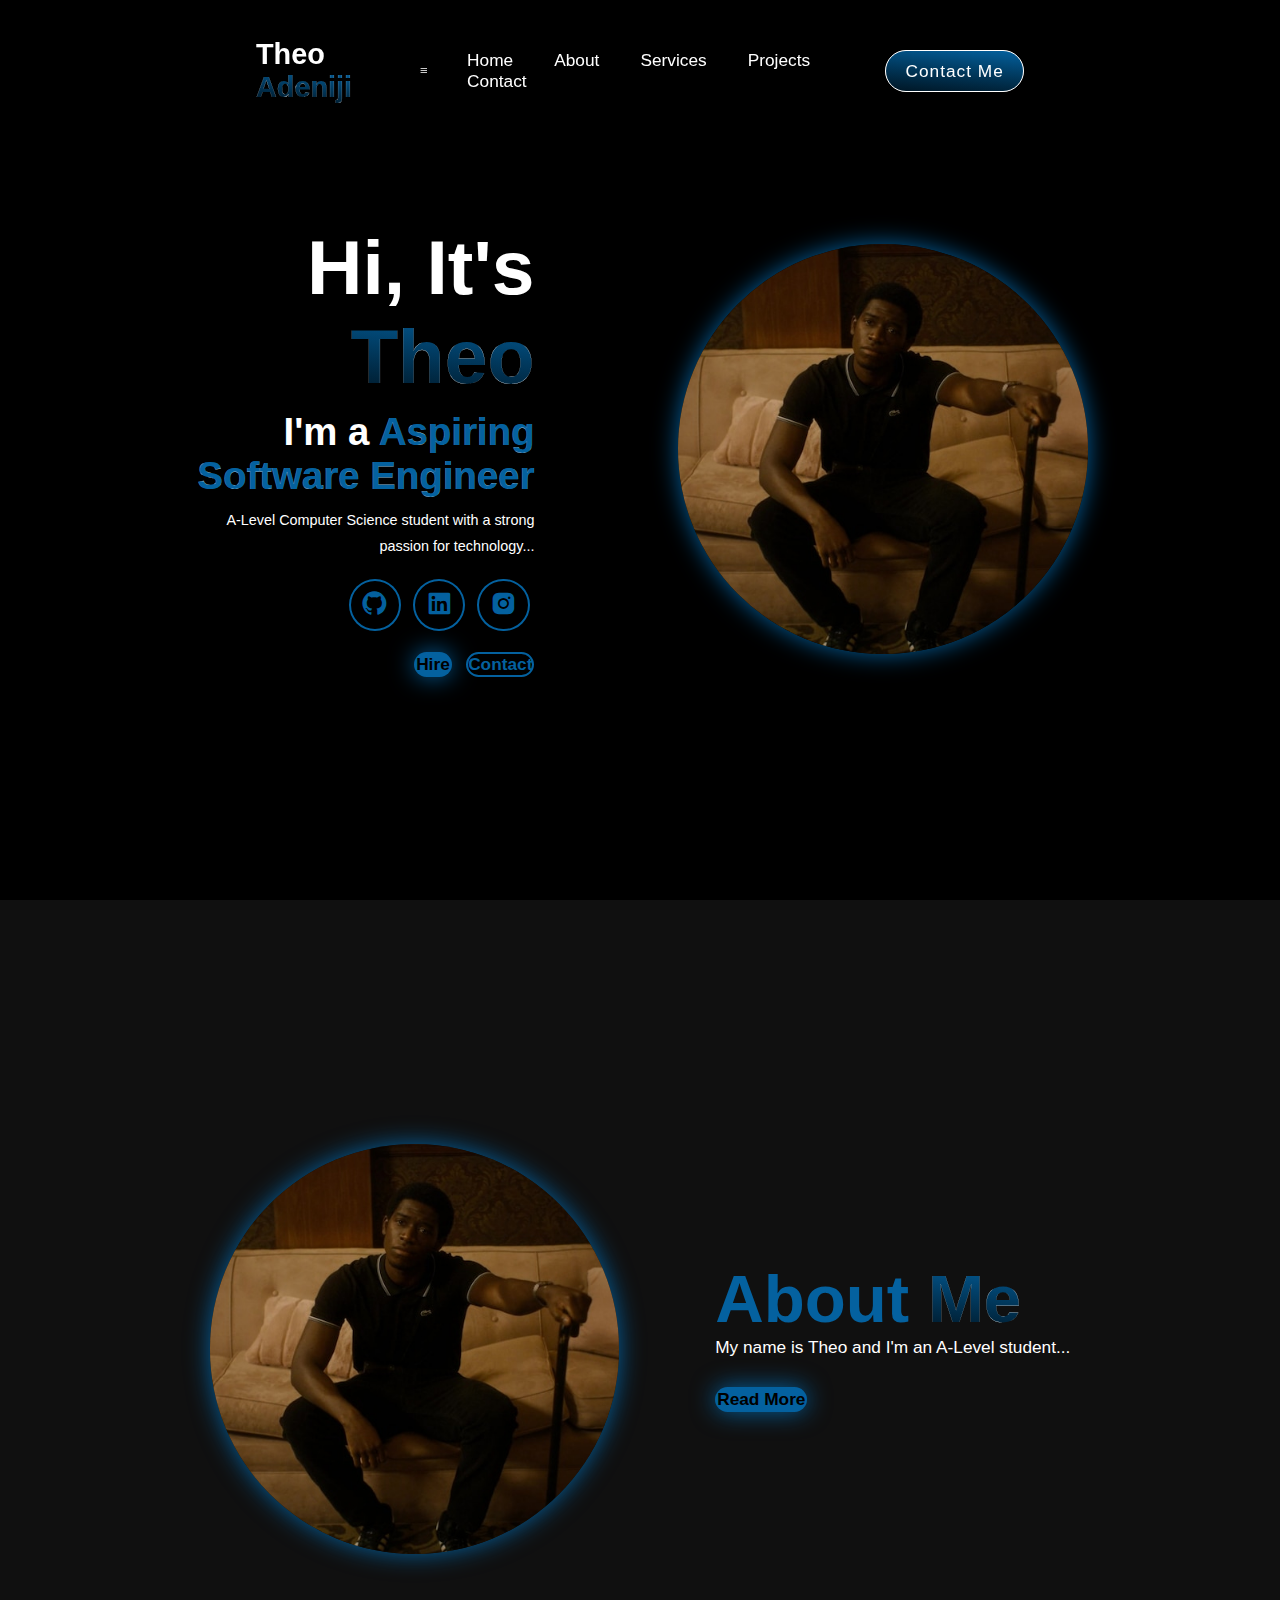
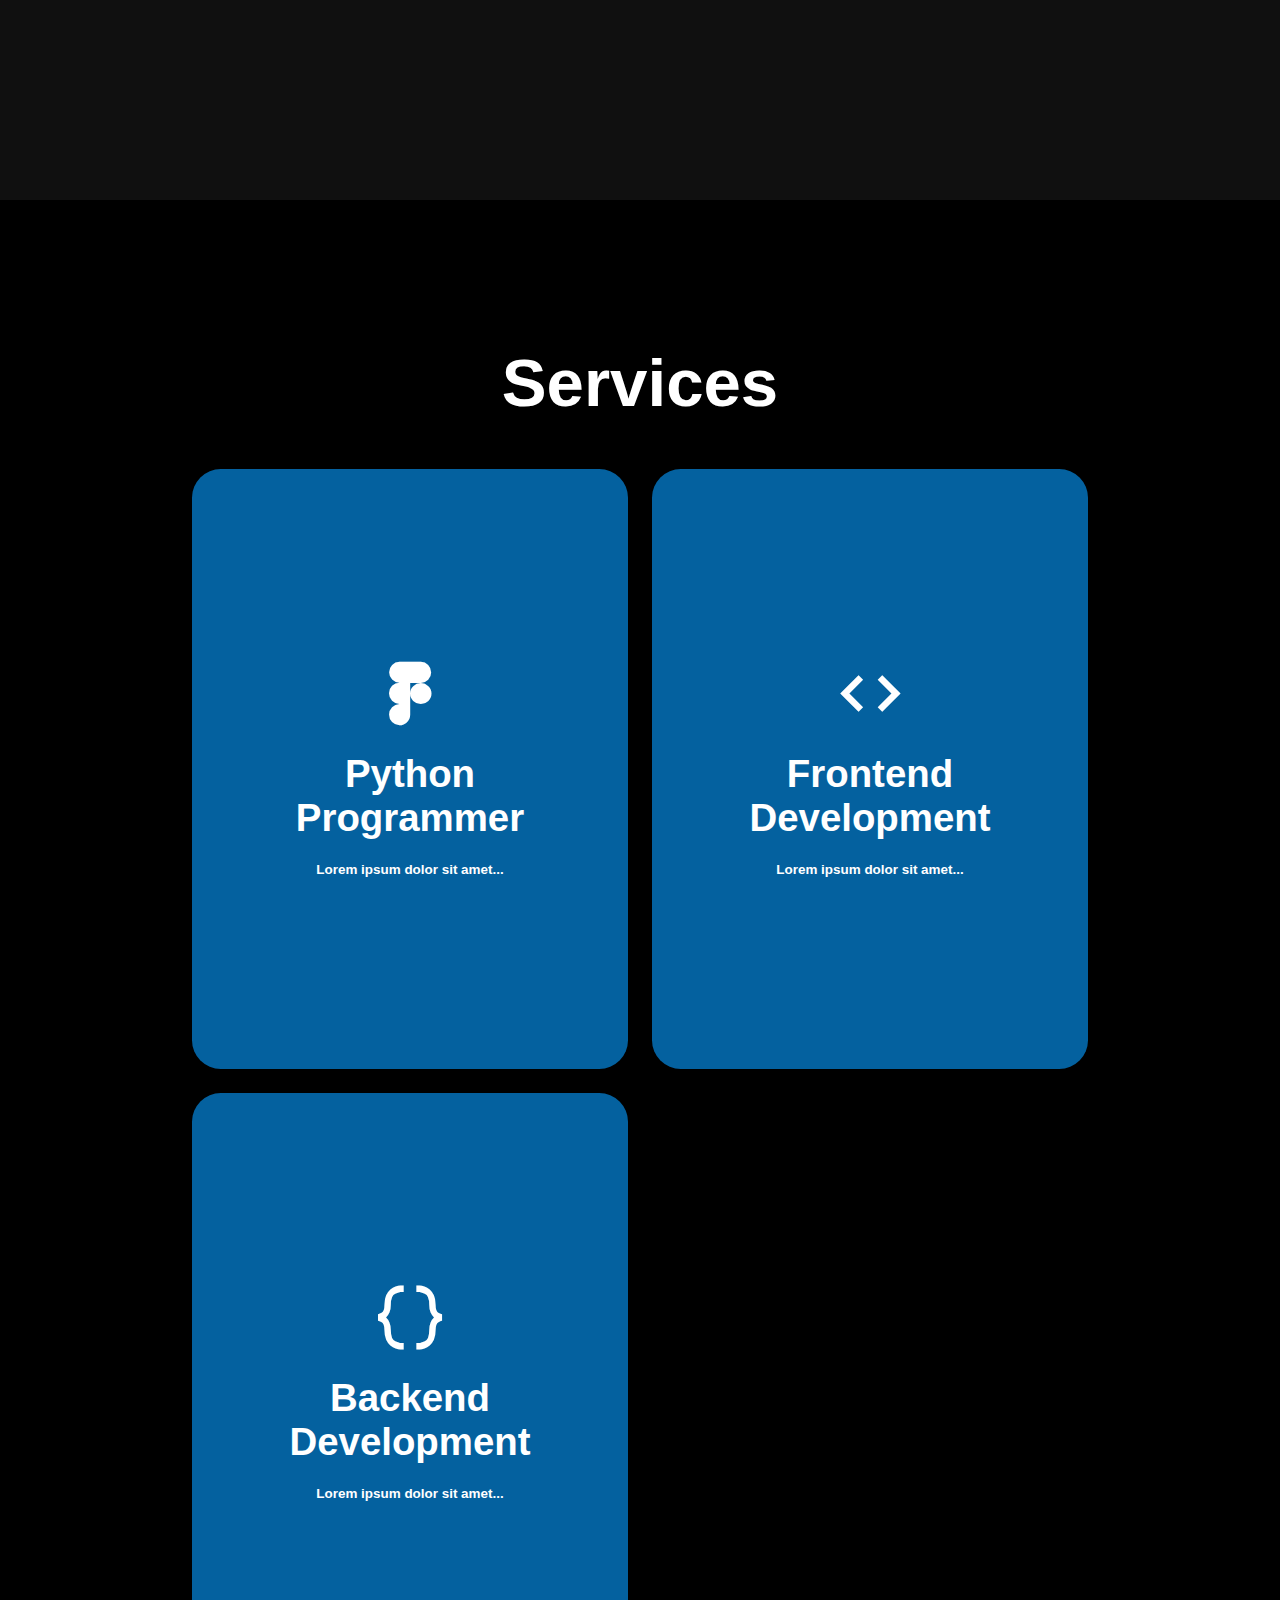
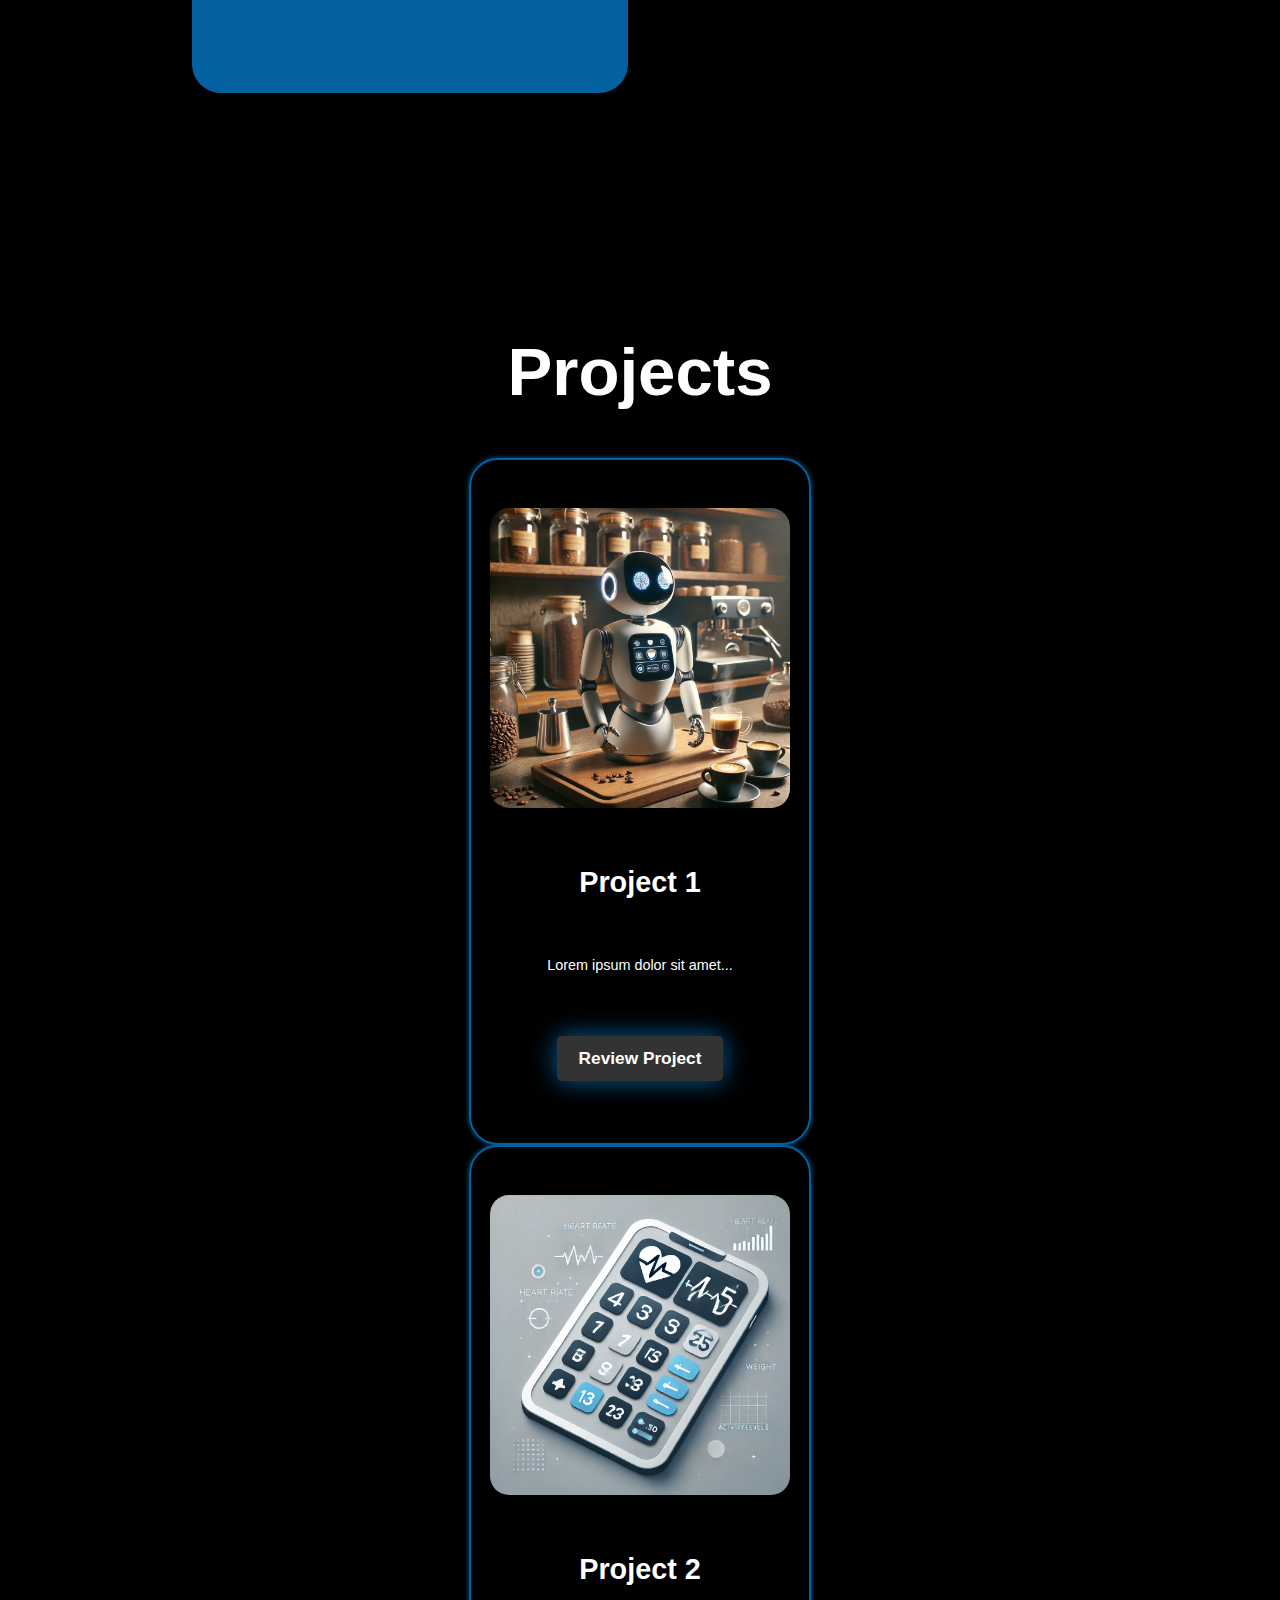
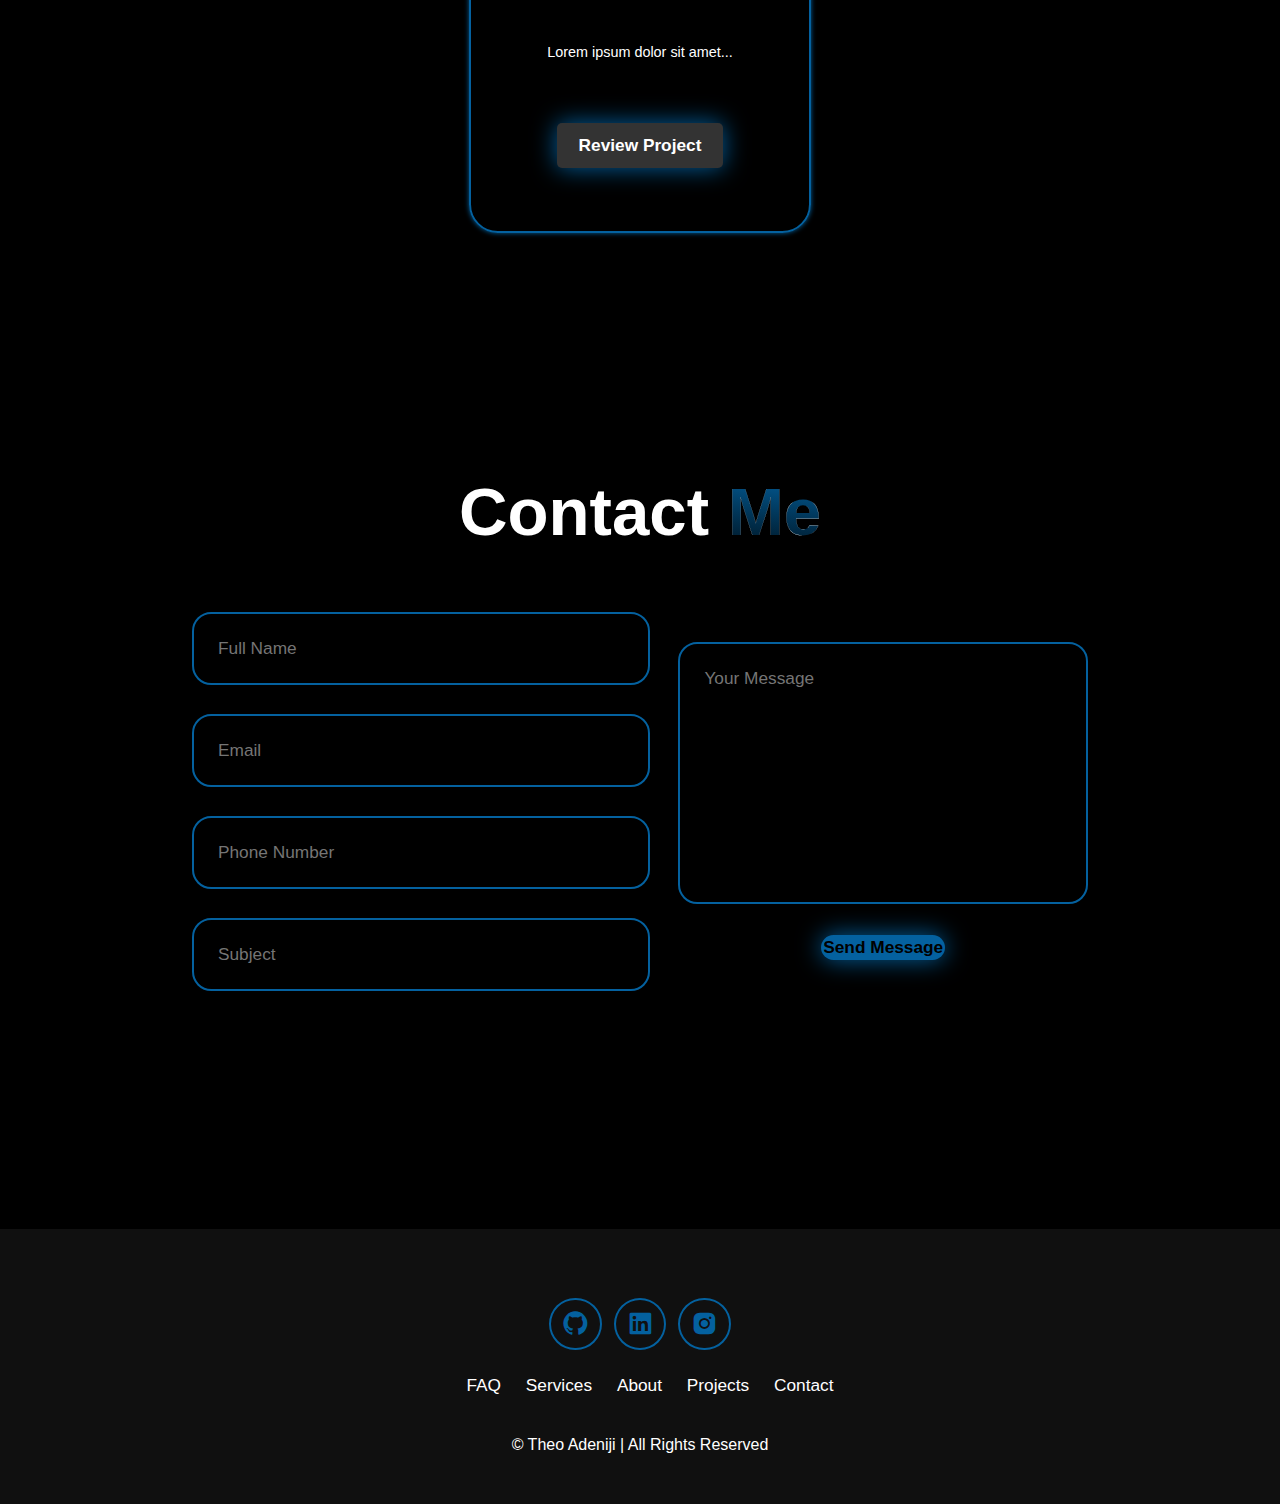
==== commit abd676ea: "i can smell gold :) added js file, nearly there with the typewriter effect (keyframes) footer comple" ====
--- a/docs/index.html
+++ b/docs/index.html
@@ -1,239 +1,144 @@
 <!DOCTYPE html>
 <html lang="en">
-  <head>
+<head>
     <meta charset="UTF-8" />
     <meta name="viewport" content="width=device-width, initial-scale=1.0" />
-    <title> Theo's Portfolio Website</title>
+    <title>Theo's Portfolio Website</title>
     <link rel="stylesheet" href="style.css" />
-    <link
-      href="https://unpkg.com/boxicons@2.1.4/css/boxicons.min.css"
-      rel="stylesheet"
-    />
-  </head>
-  <body>
+    <link href="https://unpkg.com/boxicons@2.1.4/css/boxicons.min.css" rel="stylesheet" />
+</head>
+<body>
 
-    <header class="header">
+<header class="header">
+    <a href="#home" class="logo">
+        Theo <span>Adeniji</span>
+    </a>  
 
-      <a href="Home" class="logo">
-        Theo <span>Adeniji</span>
-      </a>  
+    <i class="bx bx-menu" id="Menu-icon"></i>
 
-      <i class="bx bx-menu" id="Menu-icon"></i>
+    <nav class="navbar">
+        <a href="#home">Home</a>
+        <a href="#about">About</a>
+        <a href="#services">Services</a>
+        <a href="#projects">Projects</a>
+        <a href="#contact">Contact</a>
+    </nav>
+    <button class="gradient-btn">Contact Me</button>
+</header>
 
-      <nav class="navbar">
-        <a href="#Home">Home</a>
-        <a href="#About" class="">About</a>
-        <a href="#Services" class="">Services</a>
-        <a href="#Projects" class="">Projects</a>
-        <a href="#Conctact" class="">Contact</a>
-      </nav>
-      <button class="gradient-btn">Contact Me</button>
-        
-      </button>
-    </header>
-    <section class="home" id="home">
-        <div class="home-content">
-          <h1>Hi, It's<span>Theo</span></h1>
-            <h3>
-                I'm an <span>Aspiring Software Engineer</span>
-            </h3>
-  
-            <p>  A-Level Computer Science student with a strong passion for technology and problem-solving,
-               I am committed to pursuing a career in software engineering. I excel in understanding key concepts such as programming, algorithms, and system design, and enjoy applying these to real-world challenges.
-              I aim to further my knowledge at one of the top universities, where I can deepen my expertise in software development, artificial intelligence, and data science. 
-              My goal is to leverage my skills to innovate and make meaningful contributions to the tech industry.</p>
+<section class="home" id="home">
+    <div class="home-content">
+        <h1>Hi, It's <span>Theo</span></h1>
+        <h3 class="text-animation">I'm a <span></span></h3>
 
-                  
-
-                  <div class="social-icons">
-                    <a href="#">
-                        <i class="bx bxl-github"></i>
-                    </a>
-
-                    <a href="#">
-                        <i class="bx bxl-linkedin-square"></i>
-                    </a>
-
-                    <a href="#">
-                        <i class="bx bxl-instagram-alt"></i>
-            </a>
+        <p>A-Level Computer Science student with a strong passion for technology...</p>
+        <div class="social-icons">
+            <a href="#"><i class="bx bxl-github"></i></a>
+            <a href="#"><i class="bx bxl-linkedin-square"></i></a>
+            <a href="#"><i class="bx bxl-instagram-alt"></i></a>
         </div>
-
-
         <div class="btn-group">
             <a href="#" class="btn">Hire</a>
-            <a href="#Contact" 
-            class="btn">Contact</a>
-           
+            <a href="#contact" class="btn">Contact</a>
         </div>
     </div>
+    <div class="home-img">
+        <img src="/docs/franklin.jpg" alt="">
+    </div>
+</section>
 
-    <div class="home-img">
-            <img src="/docs/franklin.jpg" alt="">
-        </div>
+<section class="about" id="about">
+    <div class="about-img">
+        <img src="franklin.jpg" alt="">
+    </div>
+    <div class="about-content">
+        <h2>About <span>Me</span></h2>
+        <p>My name is Theo and I'm an A-Level student...</p>
+        <a href="#" class="btn">Read More</a>
+    </div>
+</section>
 
-    </section>
-
-    <section class="About" id="About">
-
-      <div class="about-img">
-        <img src="franklin.jpg" alt="">
-      </div>
-
-      <div class="about-content">
-       <h2>About <span>Me</span></h2>
-        <p> My name is Theo and I'm an A-Level student and SLBS. My options are CS,Maths,Physics.
-          ever since i was young i had a great fascination for technology, ranging from fixing broken 
-          remotes to getting involved in building mobile friendly apps on scratch, whatever it was, as
-          long as it was computer related i was intrested. Throughout my academic journey i have endeavoured 
-          in learning more about the subject causing me to study it at GCSE (Achieving a 7) and studying it for 
-          A levels..........</p>
-          <a href="#" class="btn">Read More</a>
-          </div>
-
-        </section>
-
-            <section class="services" id="services">
-
-              <h2 class="heading">Services</h2>
-
-              <div class="services-container">
-                <div class="service-box">
-              <div class="service-info">
+<section class="services" id="services">
+    <h2 class="heading">Services</h2>
+    <div class="services-container">
+        <div class="service-box">
+            <div class="service-info">
                 <i class="bx bxl-figma"></i>
                 <h4>Python Programmer</h4>
-                <p>Lorem ipsum dolor sit amet consectetur adipisicing elit.
-                   Repellat illo, veniam debitis officiis dolorem sequi
-                    ex architecto, 
-                   cupiditate non corrupti iure nemo, ullam 
-                   quas rerum qui facere ab. 
-                   Voluptatum, vel!</p>
-                </div>
-              </div>
-              <div class="service-box">
-                <div class="service-info">
-                  <i class="bx bx-code"></i>
-                  <h4>Frontend Development</h4>
-                  <p>Lorem ipsum dolor sit amet consectetur adipisicing elit.
-                     Repellat illo, veniam debitis officiis dolorem sequi
-                      ex architecto, 
-                     cupiditate non corrupti iure nemo, ullam 
-                     quas rerum qui facere ab. 
-                     Voluptatum, vel!</p>
-                  </div>
-                </div>
+                <p>Lorem ipsum dolor sit amet...</p>
+            </div>
+        </div>
+        <div class="service-box">
+            <div class="service-info">
+                <i class="bx bx-code"></i>
+                <h4>Frontend Development</h4>
+                <p>Lorem ipsum dolor sit amet...</p>
+            </div>
+        </div>
+        <div class="service-box">
+            <div class="service-info">
+                <i class="bx bx-code-curly"></i>
+                <h4>Backend Development</h4>
+                <p>Lorem ipsum dolor sit amet...</p>
+            </div>
+        </div>
+    </div>
+</section>
 
-                <div class="service-box">
-                  <div class="service-info">
-                    <i class="bx bx-code-curly"></i>
-                    <h4>Backend Development <h4>
-                    <p>Lorem ipsum dolor sit amet consectetur adipisicing elit.
-                       Repellat illo, veniam debitis officiis dolorem sequi
-                        ex architecto, 
-                       cupiditate non corrupti iure nemo, ullam 
-                       quas rerum qui facere ab. 
-                       Voluptatum, vel!</p>
-                    </div>
-                  </div>
-                </section>
+<section class="projects" id="projects">
+    <h2 class="heading">Projects</h2>
+    <div class="project-box">
+        <div class="project-card">
+            <img src="coffee.png" alt="">
+            <h3>Project 1</h3>
+            <p>Lorem ipsum dolor sit amet...</p>
+            <div class="btn">Review Project</div>
+        </div>
+        <div class="project-card">
+            <img src="bmi.png" alt="">
+            <h3>Project 2</h3>
+            <p>Lorem ipsum dolor sit amet...</p>
+            <div class="btn">Review Project</div>
+        </div>
+    </div>
+</section>
 
-                <section clas="project" id="project">
-
-                <h2 class="heading">Projects</h2>
-
-                <div class="project-box">
-
-                  <div class="project-card">
-                    <img src="coffee.png" alt="">
-
-                  <h3>Project 1</h3>
-                  <p>Lorem ipsum dolor sit amet consectetur adipisicing elit. A eligendi consequatur deleniti
-                     sequi id tempore. Repellendus sed, ut harum at odio corrupti aspernatur enim incid
-                     unt magnam labore cupiditate, delectus voluptatem?</p>
-                     <div class="btn">Review Project</div>
-                  
-              </div>
-              <div class="project-card">
-                <img src="bmi.png" alt="">
-
-              <h3>Project 2</h3>
-              <p>Lorem ipsum dolor sit amet consectetur adipisicing elit. A eligendi consequatur deleniti
-                 sequi id tempore. Repellendus sed, ut harum at odio corrupti aspernatur enim incid
-                 unt magnam labore cupiditate, delectus voluptatem?</p>
-                 <div class="btn">Review Project</div>
-              
+<section class="contact" id="contact">
+    <h2 class="heading">Contact <span>Me</span></h2>
+    <form action="#">
+        <div class="input-group">
+            <div class="input-box">
+                <input type="text" placeholder="Full Name">
+                <input type="email" placeholder="Email">
             </div>
-          </div>
-     </section>
-
-     <section class="contact" id="contact">
-      <h2 class="heading">Contact <span>Me</span></h2>
-
-      <form action="#">
-        <div class="input-group">
-        <div class="input-box">
-          <input type="text" placeholder="Full Name">
-          <input type="email" placeholder="Email">
+            <div class="input-box">
+                <input type="number" placeholder="Phone Number">
+                <input type="text" placeholder="Subject">
+            </div>
         </div>
-
-        <div class="input-box">
-          <input type="number" placeholder="Phone Number">
-          <input type="text" placeholder="Subject">
-      </div>
-    </div>
-
-      <div class="input-group-2">
-        <textarea name="" id=""
-        placeholder="Your Message" cols="30" 
-        row="10"></textarea>
-        <input type="submit" value="Send Message" class="btn">
+        <div class="input-group-2">
+            <textarea placeholder="Your Message" cols="30" rows="10"></textarea>
+            <input type="submit" value="Send Message" class="btn">
         </div>
- </form>
- <section>
+    </form>
+</section>
 
 <footer class="footer">
-
-  <div class="social-icons">
-    <a href="#">
-        <i class="bx bxl-github"></i>
-    </a>
-
-    <a href="#">
-        <i class="bx bxl-linkedin-square"></i>
-    </a>
-
-    <a href="#">
-        <i class="bx bxl-instagram-alt"></i>
-</a>
-</div>
-
-<ul class="list">
-  <li>
-      <a href="#">FAQ</a>
-  </li>
-  <li>
-    <a href="#services">Services</a>
-</li>
-<li>
-  <a href="#about">About</a>
-</li>
-<li>
-  <a href="#projects">Projects</a>
-</li>
-<li>
-  <a href="#contact">Contact</a>
-</li>
-</ul>
-
-<p class="copyright">
-  © Theo Adeniji | All Rights Reserved
-
-</p>
+    <div class="social-icons">
+        <a href="#"><i class="bx bxl-github"></i></a>
+        <a href="#"><i class="bx bxl-linkedin-square"></i></a>
+        <a href="#"><i class="bx bxl-instagram-alt"></i></a>
+    </div>
+    <ul class="list">
+        <li><a href="#">FAQ</a></li>
+        <li><a href="#services">Services</a></li>
+        <li><a href="#about">About</a></li>
+        <li><a href="#projects">Projects</a></li>
+        <li><a href="#contact">Contact</a></li>
+    </ul>
+    <p class="copyright">© Theo Adeniji | All Rights Reserved</p>
 </footer>
 
-
- </section>
-
-      <script src="script.js"></script>
-  </body>
-</html>+<script src="script.js"></script>
+</body>
+</html>
--- a/docs/style.css
+++ b/docs/style.css
@@ -200,6 +200,93 @@
   background-color: var(--main-color);
   color: black;
 }
+.text-animation{
+  font-size: 34px;
+  font-weight: 600;
+  min-width: 280px;
+}
+.text-animation span{
+  position: relative;
+}
+.text-animation span::before{
+  content: "Aspiring Software Engineer";
+  color: var(--main-color);
+  animation: words 20s infinite;
+}
+.text-animation span::after{
+  content: "";
+  background-color: var(--bg-color);
+  position: absolute;
+  width: calc(100% + 8px);
+  height: 100%;
+  border-left: 3px solid var(--bg-color);
+  right: -8px;
+  animation: cursor 0.6s infinite, typing 20s steps(20)infinite;
+}
+@keyframes cursor{
+  to{
+    border-left: 2px solid var(--main-color);
+  }
+}
+@keyframes words{
+  0%,
+  20%{
+    content: "Comp Sci Student";
+  }
+  21%,
+  40%{
+    content: "Web Designer"
+  }
+  41%,
+  60%{
+    content: "Innovator";
+  }
+  61%,
+  80%{
+    content: "A-Level Student";
+  }
+  81%,
+  100%{
+    content: "Forex Trader";
+  }
+}
+@keyframes typing{
+  10%,
+  15%,
+  30%,
+  35%,
+  50%,
+  55%,
+  70%,
+  75%,
+  90%,
+  95%{
+    width: 0;
+  }
+  5%,
+  20%,
+  25%,
+  40%,
+  45%,
+  60%,
+  65%,
+  80%,
+  85%{
+    width: calc(100% + 8px);
+  }
+}
+
+
+
+
+
+
+
+
+
+
+
+
 
 .about{
   display: flex;
@@ -309,7 +396,6 @@
 .heading{
   color: white;
 }
-
 
 .project-box{
   grid-template-columns: repeat(auto-fit,minmax(350px,1fr));
@@ -338,6 +424,39 @@
               0 0 50px var(--main-color);
   transform: scale(1.02);
 }
+
+.project-card img {
+  width: 100%;
+  height: auto;
+  border-radius: 8px;
+}
+
+.project-card h3 {
+  font-size: 1.5em;
+  margin: 10px 0;
+}
+
+.project-card p {
+  font-size: 1em;
+  color: #666;
+}
+
+.project-card .btn {
+  margin-top: 15px;
+  display: inline-block;
+  padding: 10px 20px;
+  background-color: #333;
+  color: #fff;
+  border-radius: 5px;
+  cursor: pointer;
+  text-align: center;
+  transition: background-color 0.3s;
+}
+
+.project-card:hover {
+  transform: scale(1.05);
+}
+
 .project-card img{
   max-width: 300px;
   border-radius: 2em;
@@ -416,3 +535,59 @@
   color: white;
  
 }
+
+@media(max-width:1258px){
+  #menu-icon{
+    display: block;
+  }
+  .navbar{
+    position: absolute;
+    top: 100%;
+    right: 0;
+    width: 50%;
+    padding: 1rem 3rem;
+    background: rgba(0,0,0,0.8);
+    border-bottom-left-radius: 2rem;
+    border-left: 2px solid var(--main-color);
+    border-bottom: 2px solid var(--main-color);
+  }
+  .navbar a{
+    display: block;  
+    font-size: 2rem;
+    margin: 3rem 0;
+    color: var(--text-color);
+  }
+  .navbar.active{
+    display: block;
+  }
+  .gradient-btn{
+    display: none;
+  }
+  .home{
+    flex-direction: column-reverse;
+    margin: 5rem 0;
+    gap: 5rem;
+  }
+  .home-content{
+    align-items: center;
+    text-align: center;
+  }
+  .home-img img{
+    width: 56vw;
+  }
+  .about{
+    flex-direction: column-reverse;
+    text-align: center;
+  }
+  .about h2{
+    text-align: center;
+    margin: 2rem 0;
+  }
+  .about img{
+    width: 52vw;
+  }
+  .contact form{
+    flex-direction: column;
+  }
+}
+
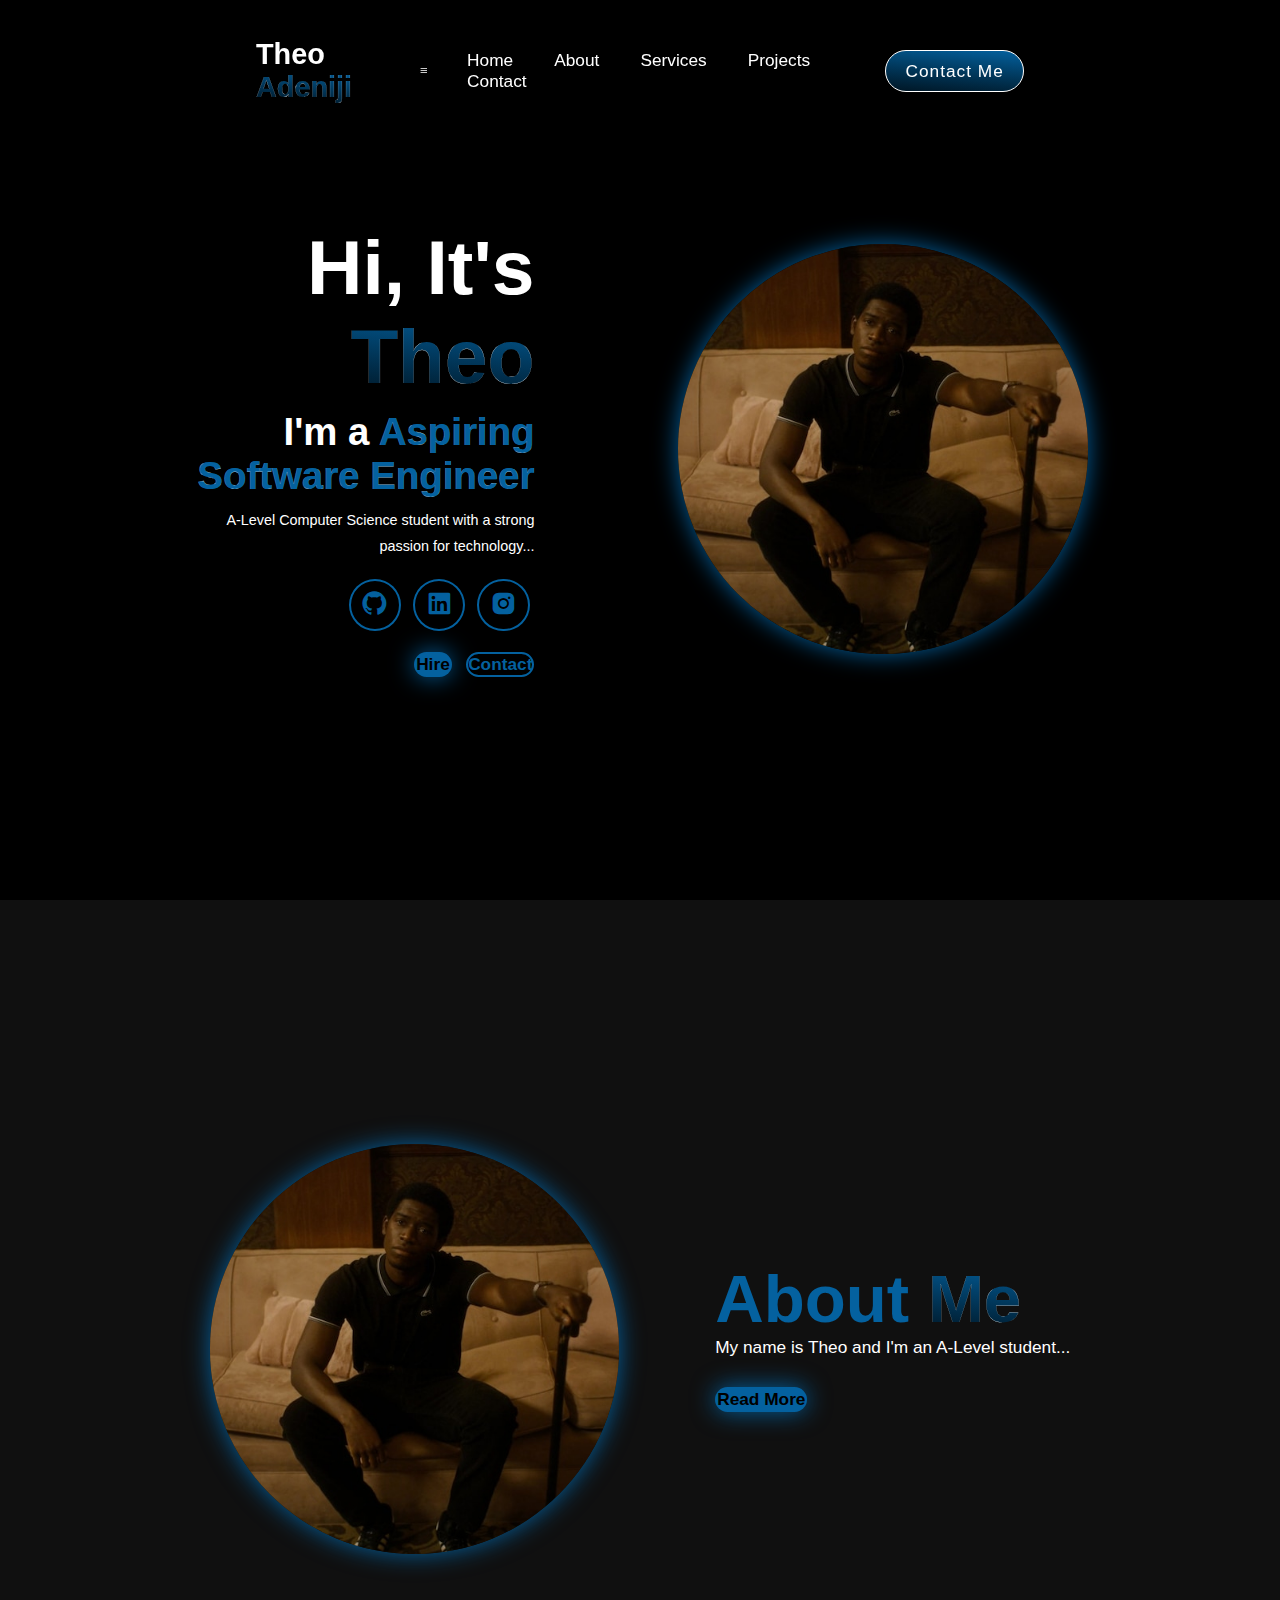
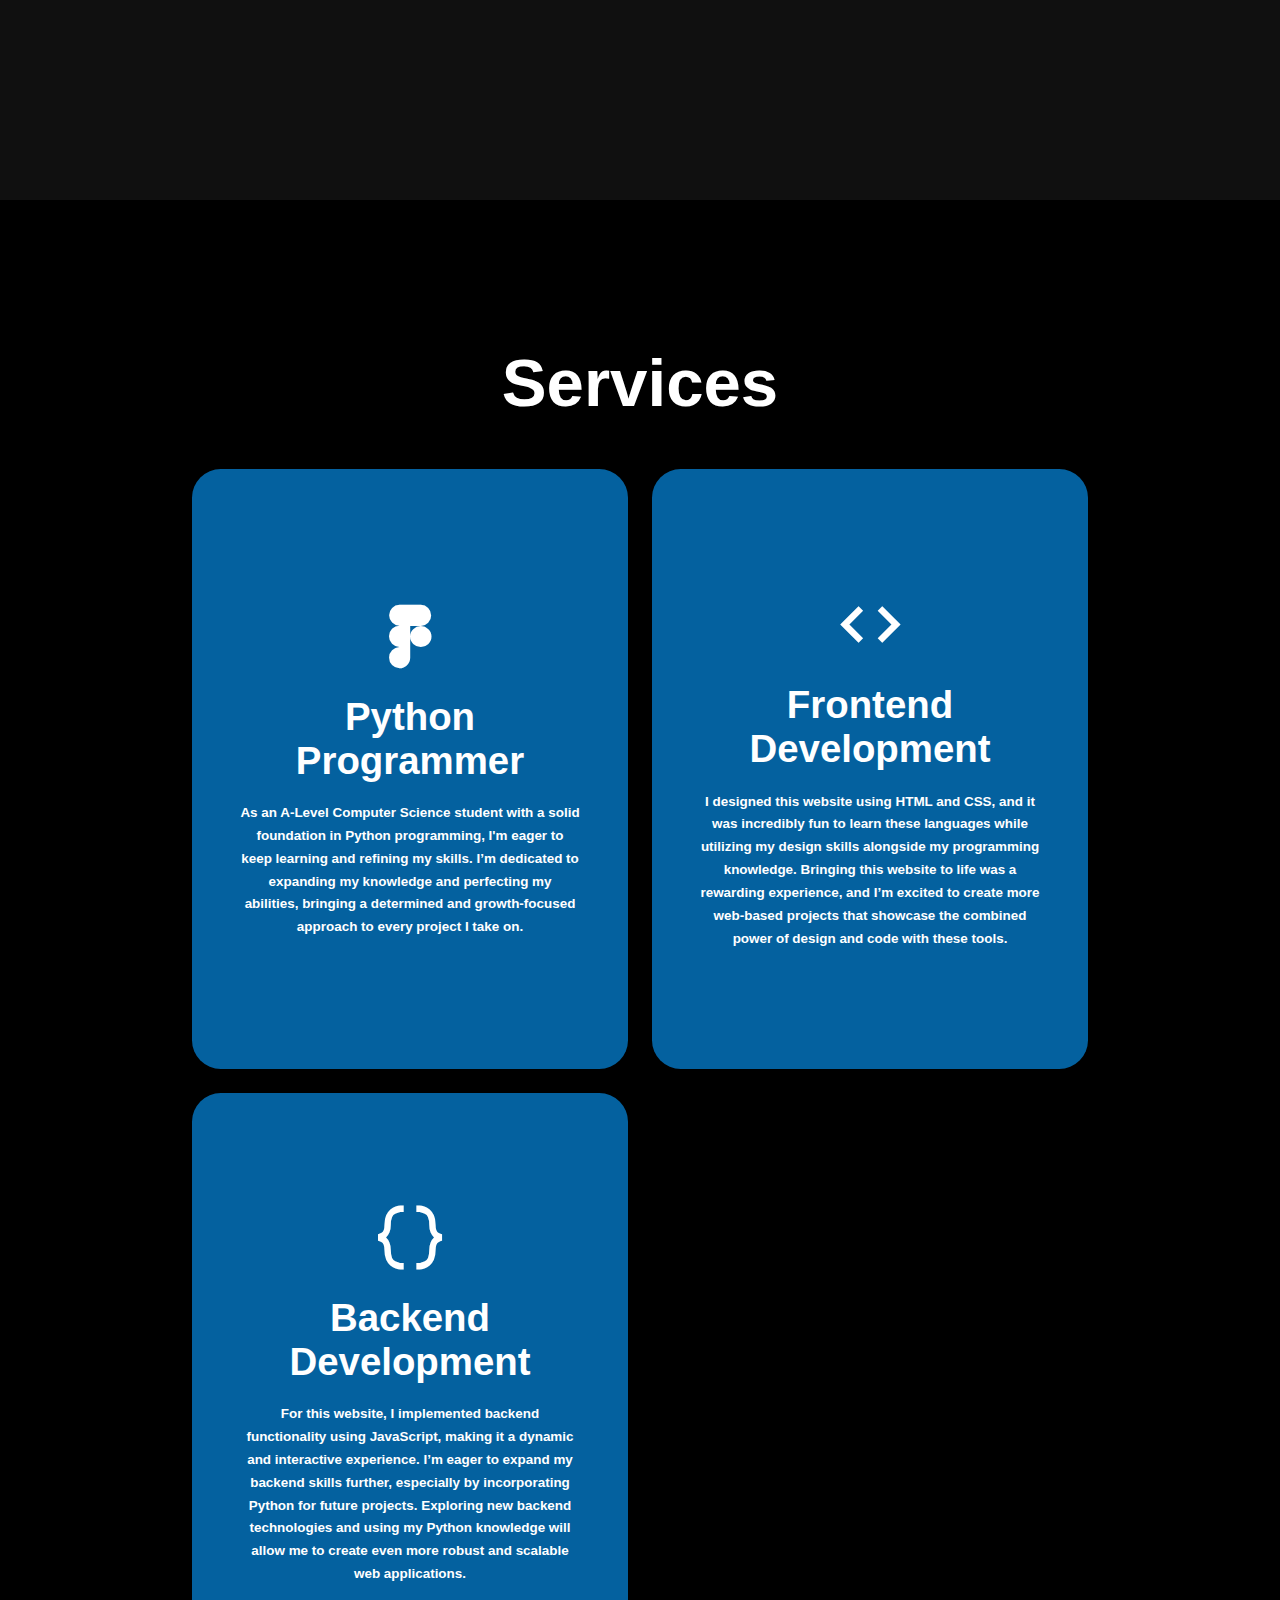
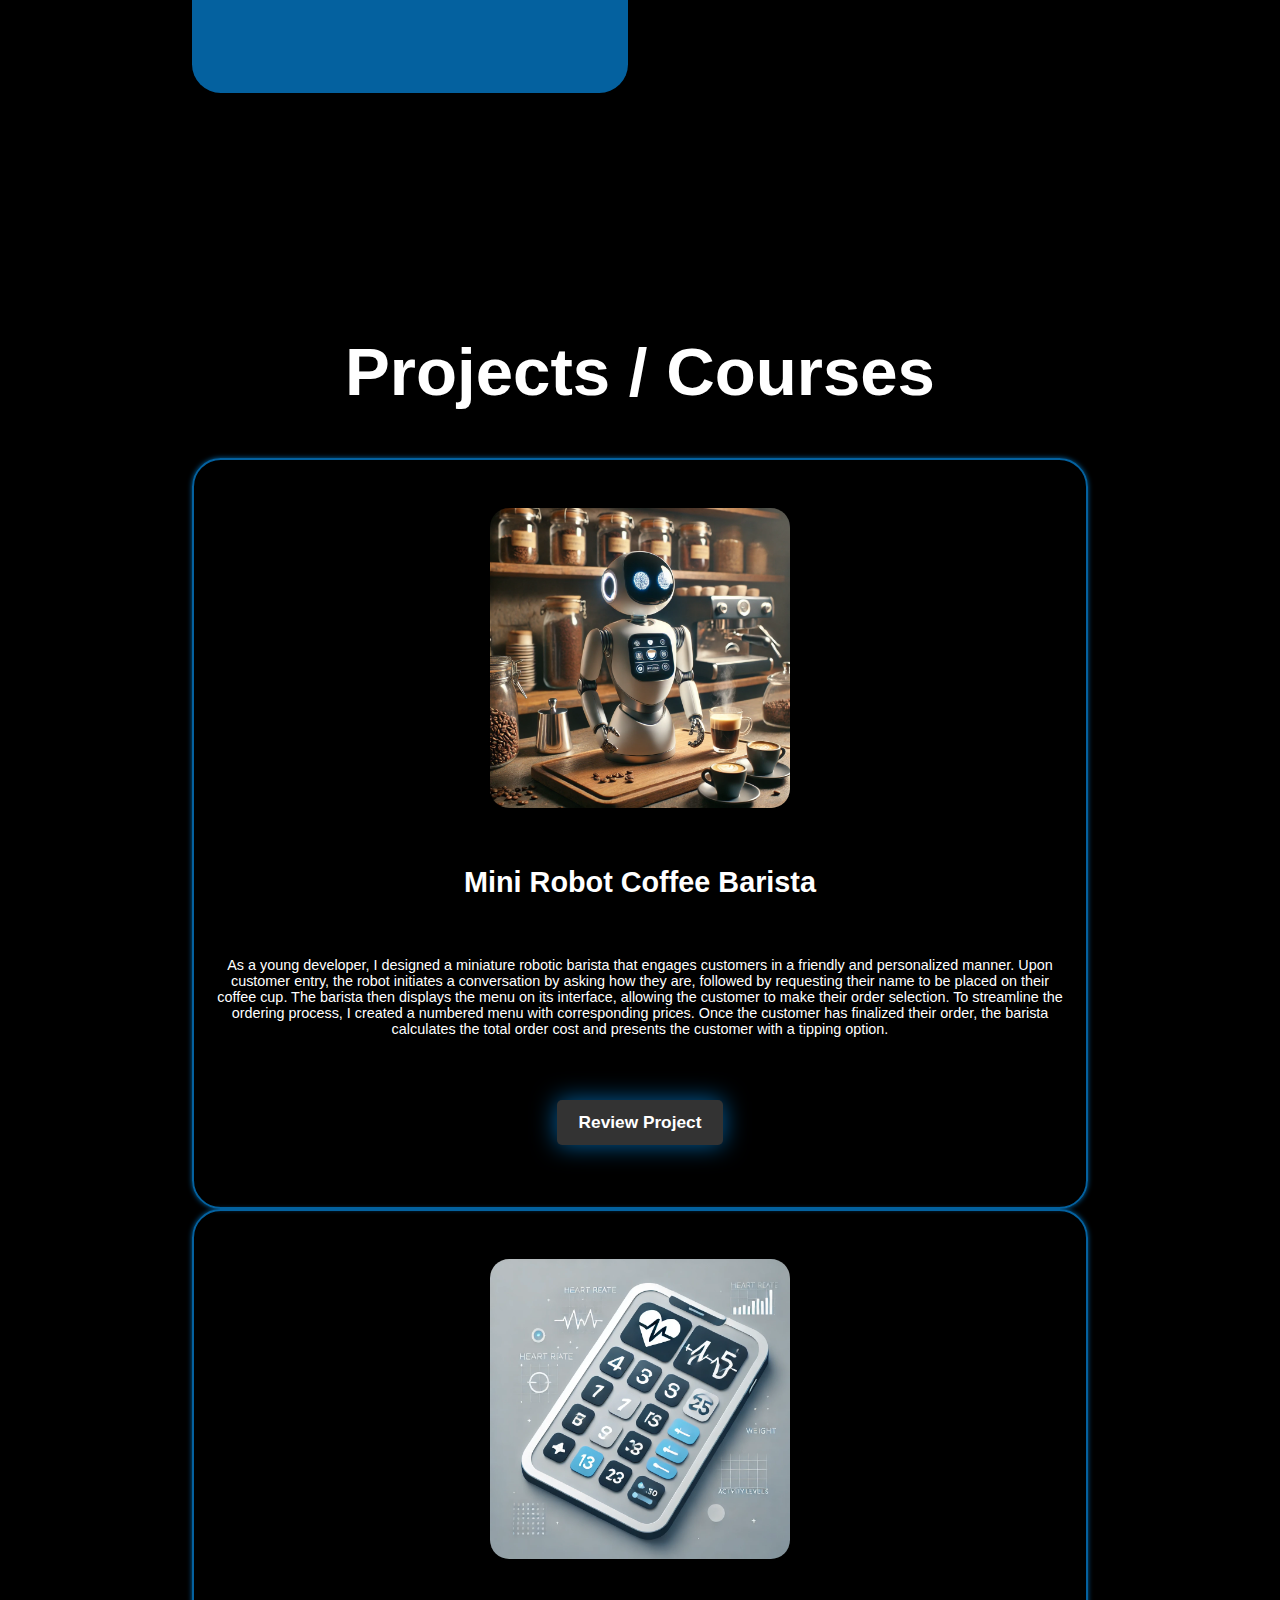
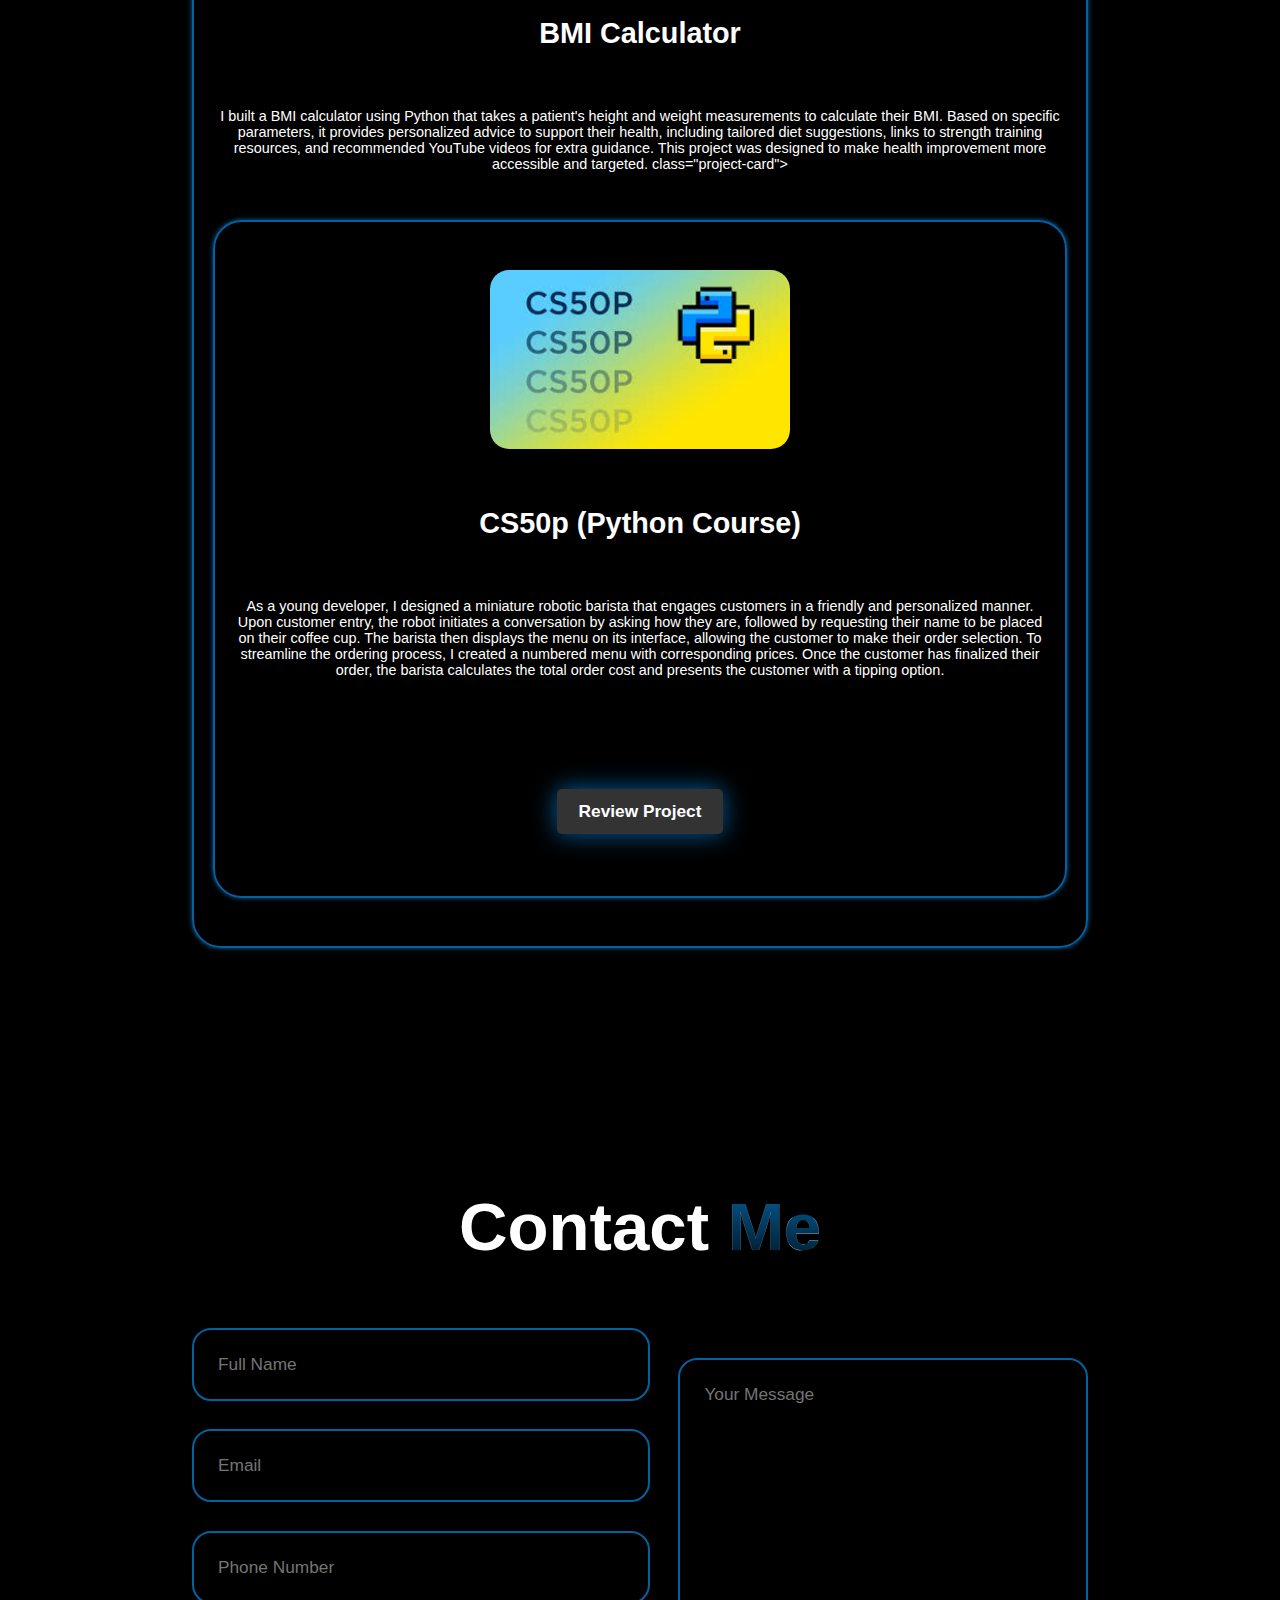
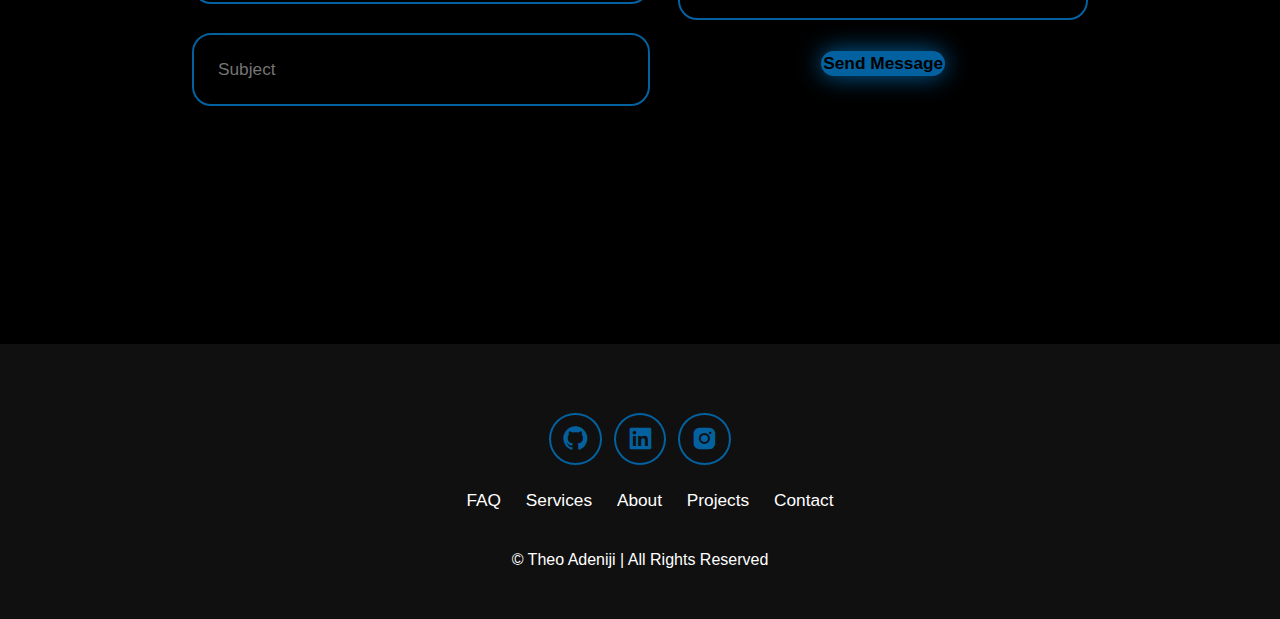
==== commit f0707bfa: "finito finally added the links to the anchor tags and added an additional section to the projetc car" ====
--- a/docs/index.html
+++ b/docs/index.html
@@ -22,8 +22,11 @@
         <a href="#services">Services</a>
         <a href="#projects">Projects</a>
         <a href="#contact">Contact</a>
+        
     </nav>
-    <button class="gradient-btn">Contact Me</button>
+    
+    <a href="mailto:theoadeniji7@gmail.com" class="gradient-btn">Contact Me</a>
+    
 </header>
 
 <section class="home" id="home">
@@ -33,9 +36,9 @@
 
         <p>A-Level Computer Science student with a strong passion for technology...</p>
         <div class="social-icons">
-            <a href="#"><i class="bx bxl-github"></i></a>
-            <a href="#"><i class="bx bxl-linkedin-square"></i></a>
-            <a href="#"><i class="bx bxl-instagram-alt"></i></a>
+            <a href="https://github.com/Itztheobtw10"><i class="bx bxl-github"></i></a>
+            <a href="https://www.linkedin.com/public-profile/settings"><i class="bx bxl-linkedin-square"></i></a>
+            <a href="https://www.instagram.com/itztheobtw/"><i class="bx bxl-instagram-alt"></i></a>
         </div>
         <div class="btn-group">
             <a href="#" class="btn">Hire</a>
@@ -65,39 +68,78 @@
             <div class="service-info">
                 <i class="bx bxl-figma"></i>
                 <h4>Python Programmer</h4>
-                <p>Lorem ipsum dolor sit amet...</p>
+                <p>As an A-Level Computer Science student with a solid foundation in Python programming, I'm eager to keep learning and refining my skills. I’m dedicated to expanding my knowledge and perfecting my abilities, bringing a determined and growth-focused approach to every project I take on.</p>
             </div>
         </div>
         <div class="service-box">
             <div class="service-info">
                 <i class="bx bx-code"></i>
                 <h4>Frontend Development</h4>
-                <p>Lorem ipsum dolor sit amet...</p>
+                <p>I designed this website using HTML and CSS, and it was incredibly fun to learn these languages while utilizing my design skills alongside my programming knowledge. Bringing this website to life was a rewarding experience, and I’m excited to create more web-based projects that showcase the combined power of design and code with these tools.
+
+
+
+
+
+
+                </p>
             </div>
         </div>
         <div class="service-box">
             <div class="service-info">
                 <i class="bx bx-code-curly"></i>
                 <h4>Backend Development</h4>
-                <p>Lorem ipsum dolor sit amet...</p>
+                <p>For this website, I implemented backend functionality using JavaScript, making it a dynamic and interactive experience. I’m eager to expand my backend skills further, especially by incorporating Python for future projects. Exploring new backend technologies and using my Python knowledge will allow me to create even more robust and scalable web applications.</p>
             </div>
         </div>
     </div>
 </section>
 
 <section class="projects" id="projects">
-    <h2 class="heading">Projects</h2>
+    <h2 class="heading">Projects / Courses</h2>
     <div class="project-box">
         <div class="project-card">
             <img src="coffee.png" alt="">
-            <h3>Project 1</h3>
-            <p>Lorem ipsum dolor sit amet...</p>
+            <h3>Mini Robot Coffee Barista</h3>
+            <p>As a young developer, I designed a miniature robotic barista that engages
+                customers in a friendly and personalized manner. Upon customer entry, the
+                robot initiates a conversation by asking how they are, followed by requesting
+                their name to be placed on their coffee cup. The barista then displays the menu
+                on its interface, allowing the customer to make their order selection.
+                To streamline the ordering process, I created a numbered menu with
+                corresponding prices. Once the customer has finalized their order, the barista
+                calculates the total order cost and presents the customer with a tipping option.</p>
             <div class="btn">Review Project</div>
         </div>
         <div class="project-card">
             <img src="bmi.png" alt="">
-            <h3>Project 2</h3>
-            <p>Lorem ipsum dolor sit amet...</p>
+            <h3>BMI Calculator</h3>
+            <p>I built a BMI calculator using Python that takes a patient's height and weight measurements to calculate their BMI.
+                 Based on specific parameters, it provides personalized advice to support their health, including tailored diet suggestions, links to strength training resources, and recommended YouTube videos for extra guidance.
+                  This project was designed to make health improvement more accessible and targeted.
+                  class="project-card">
+
+        <div class="project-card">
+        <img src="cs50.jpg" alt="">
+                        <h3>CS50p (Python Course)</h3>
+                        <p>As a young developer, I designed a miniature robotic barista that engages
+                            customers in a friendly and personalized manner. Upon customer entry, the
+                            robot initiates a conversation by asking how they are, followed by requesting
+                            their name to be placed on their coffee cup. The barista then displays the menu
+                            on its interface, allowing the customer to make their order selection.
+                            To streamline the ordering process, I created a numbered menu with
+                            corresponding prices. Once the customer has finalized their order, the barista
+                            calculates the total order cost and presents the customer with a tipping option.</p>
+                    
+
+        
+        
+
+
+
+
+
+            </p>
             <div class="btn">Review Project</div>
         </div>
     </div>
--- a/docs/style.css
+++ b/docs/style.css
@@ -286,8 +286,6 @@
 
 
 
-
-
 .about{
   display: flex;
   justify-content: center;
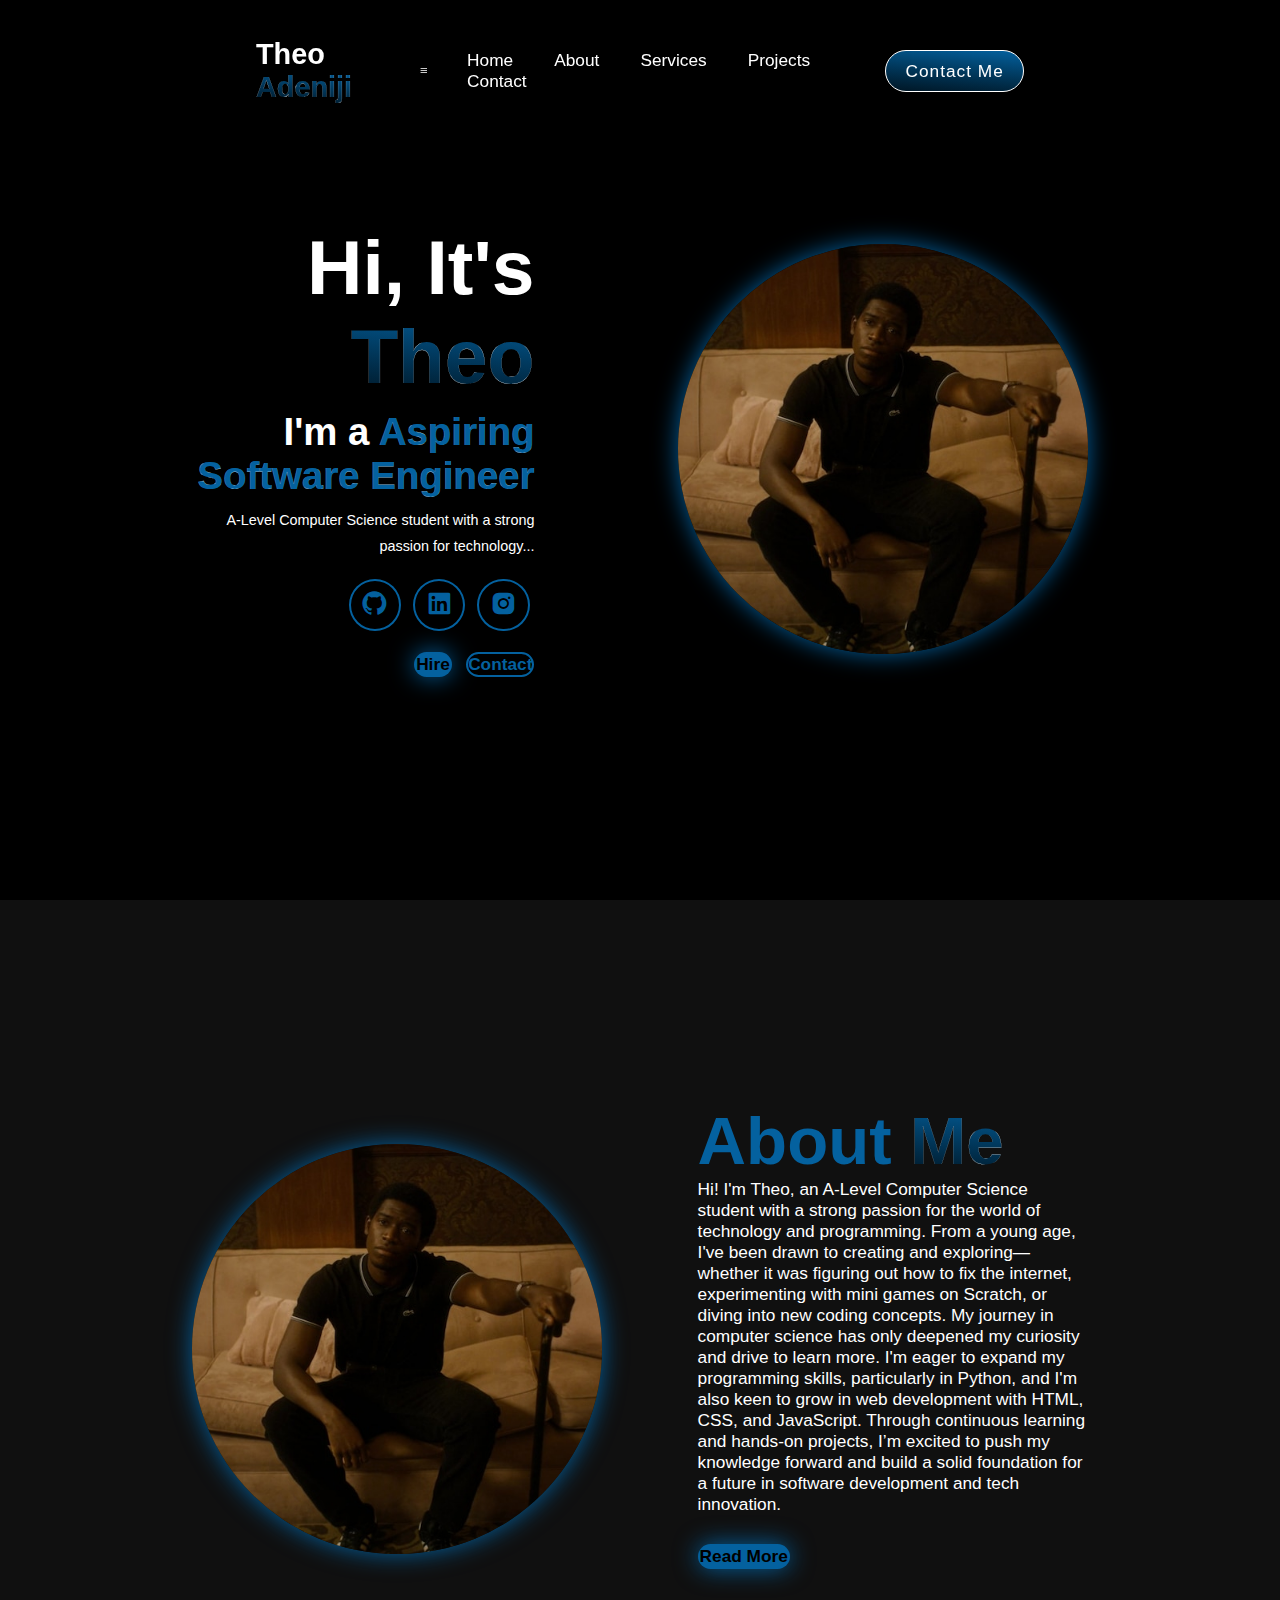
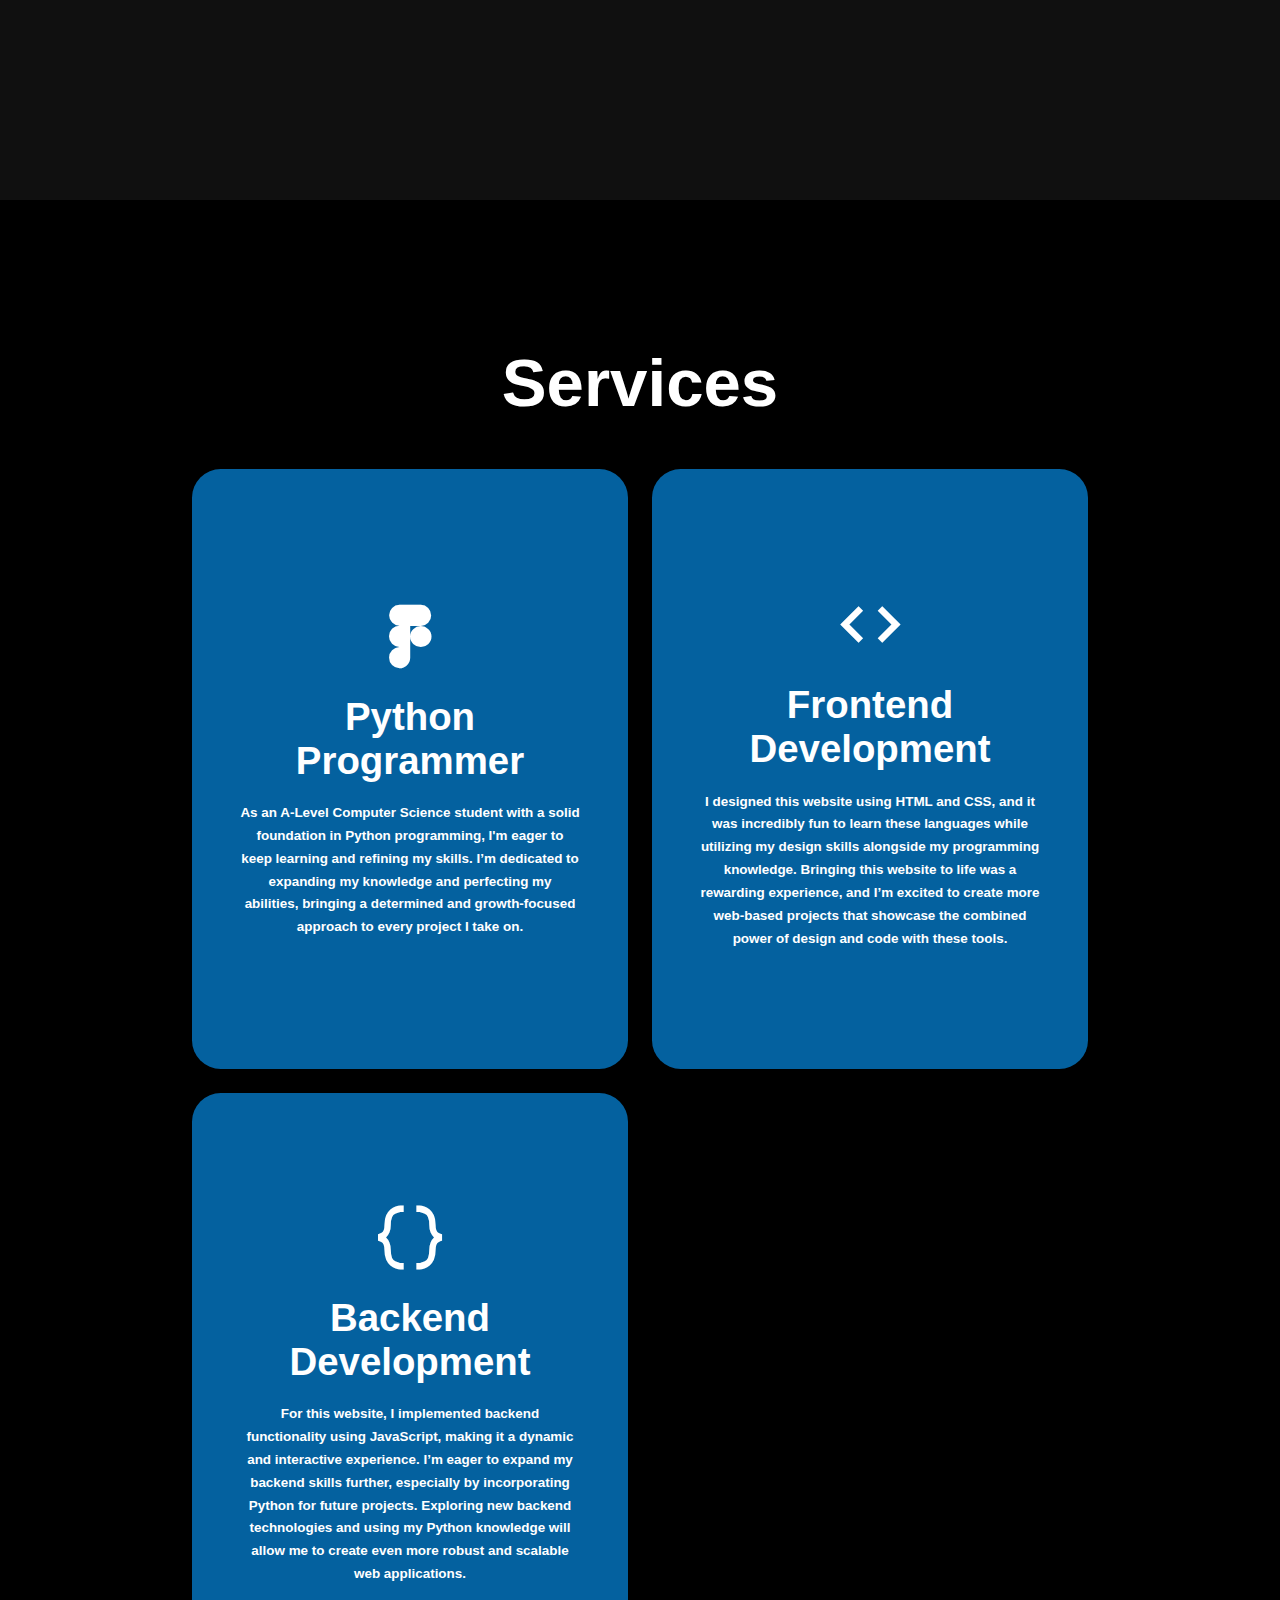
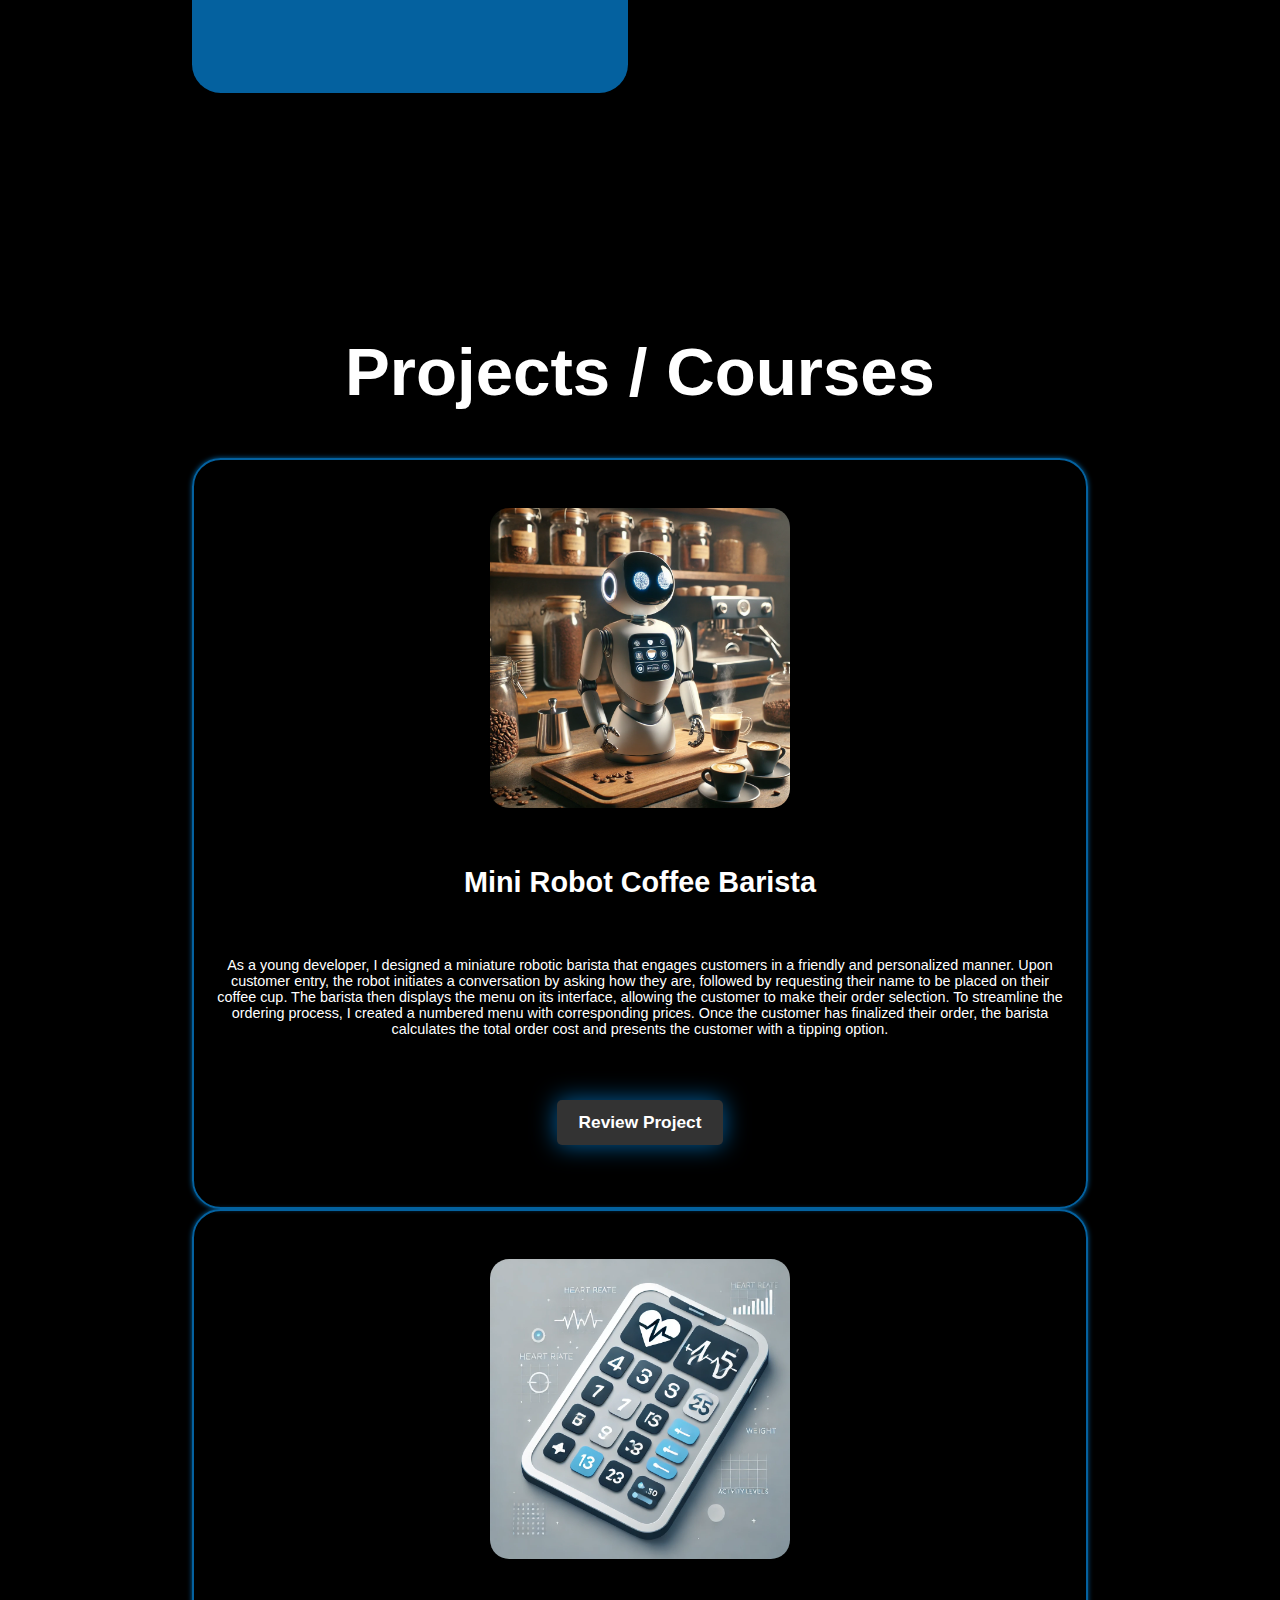
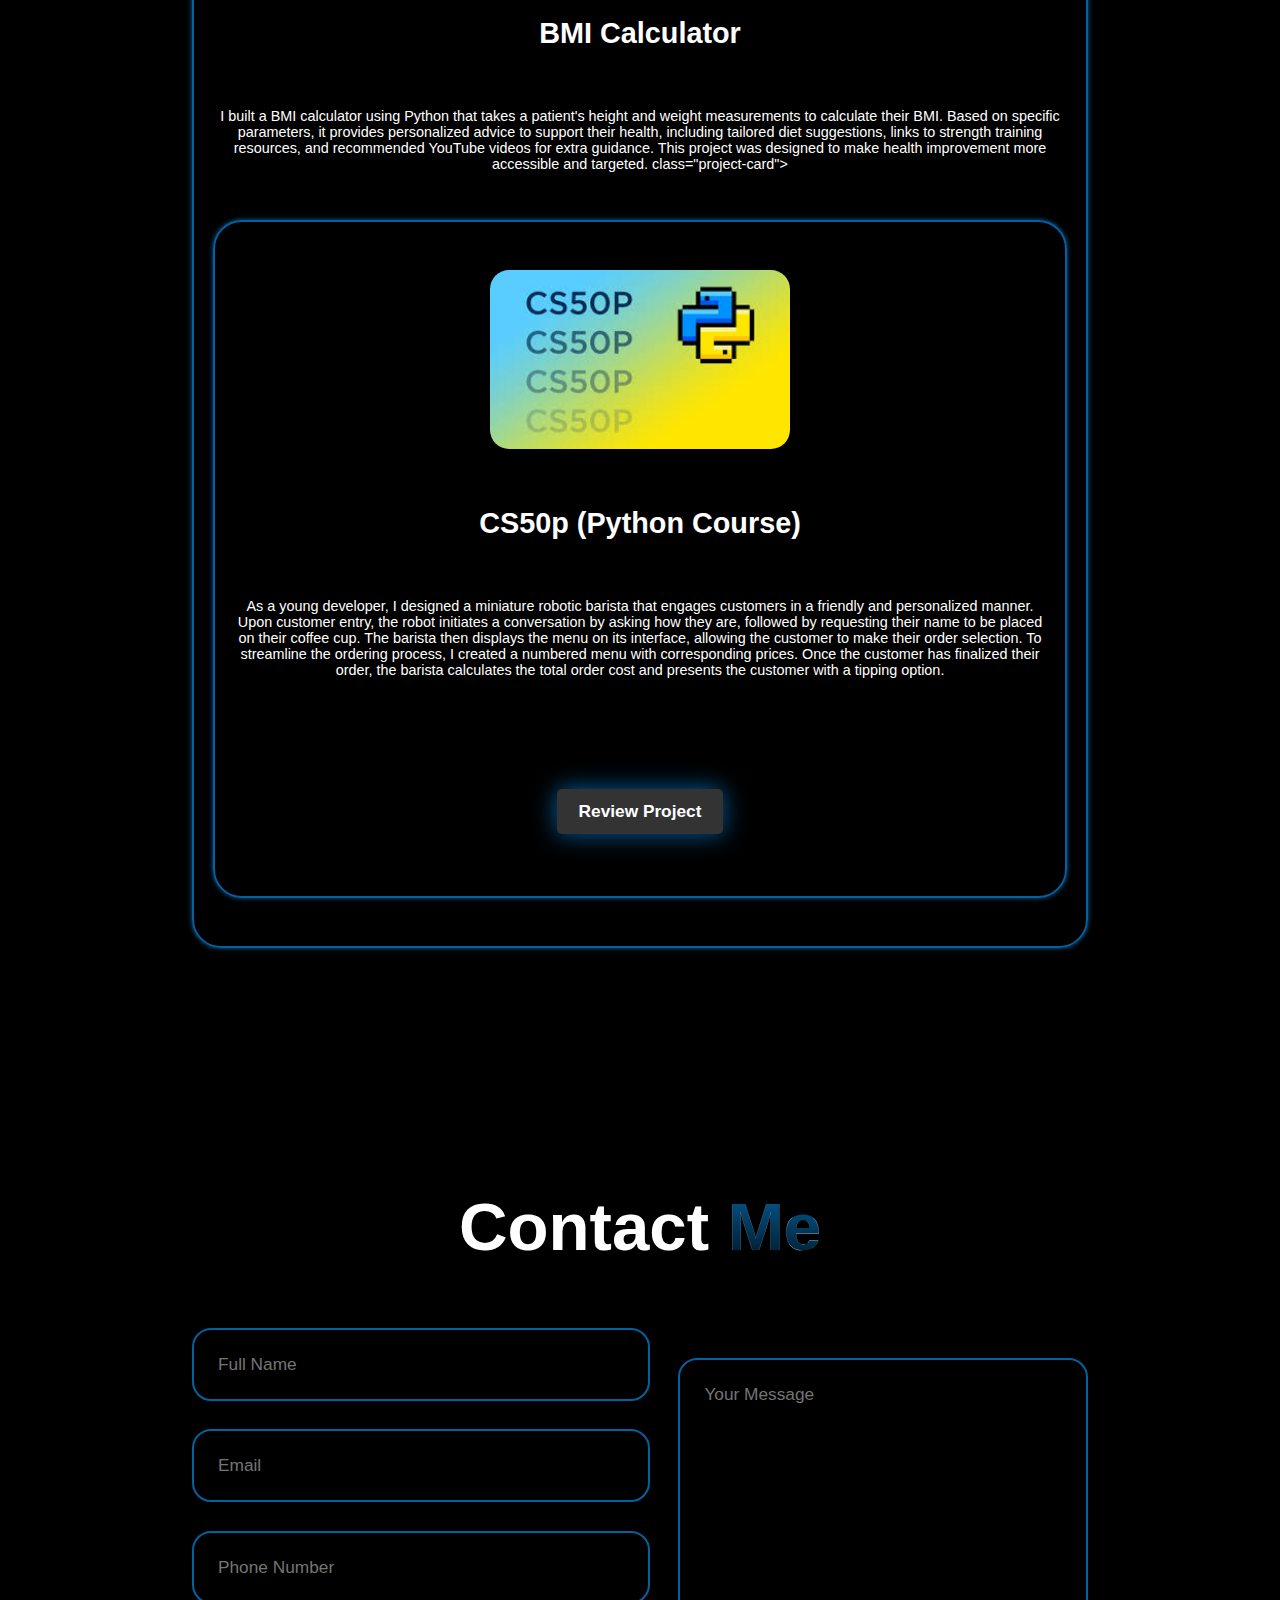
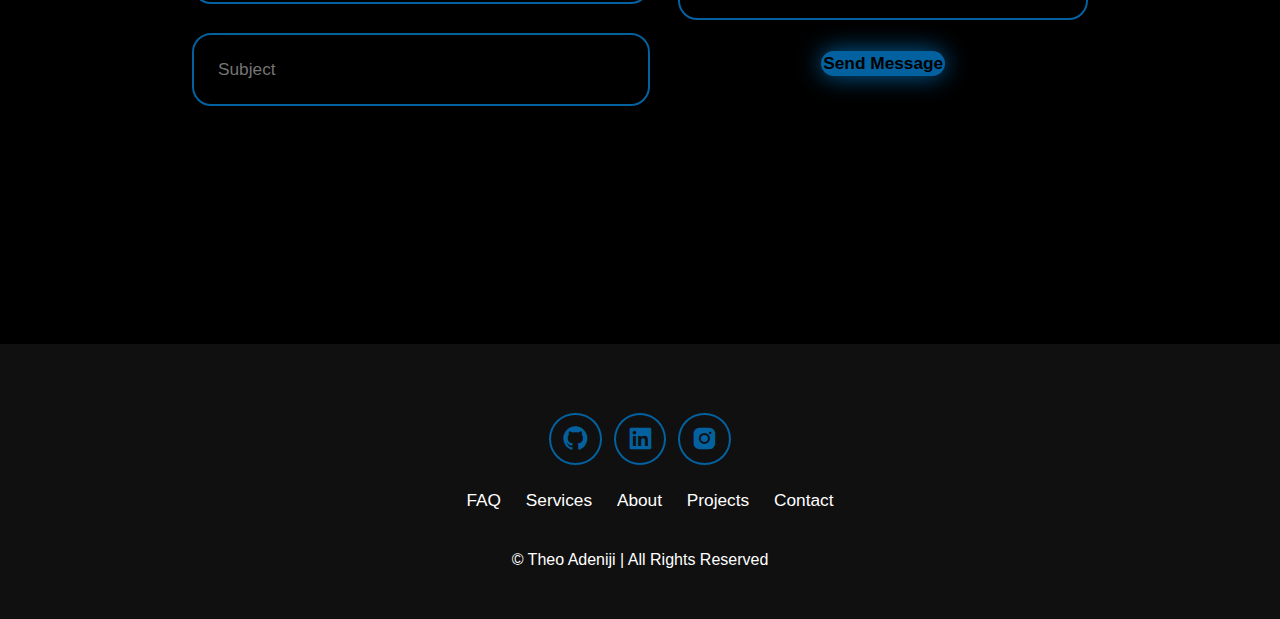
==== commit 06e41888: "completed the about me section" ====
--- a/docs/index.html
+++ b/docs/index.html
@@ -56,7 +56,9 @@
     </div>
     <div class="about-content">
         <h2>About <span>Me</span></h2>
-        <p>My name is Theo and I'm an A-Level student...</p>
+        <p>Hi! I'm Theo, an A-Level Computer Science student with a strong passion for the world of technology and programming. From a young age, I've been drawn to creating and exploring—whether it was figuring out how to fix the internet, experimenting with mini games on Scratch, or diving into new coding concepts. My journey in computer science has only deepened my curiosity and drive to learn more.
+
+            I'm eager to expand my programming skills, particularly in Python, and I'm also keen to grow in web development with HTML, CSS, and JavaScript. Through continuous learning and hands-on projects, I’m excited to push my knowledge forward and build a solid foundation for a future in software development and tech innovation.</p>
         <a href="#" class="btn">Read More</a>
     </div>
 </section>
